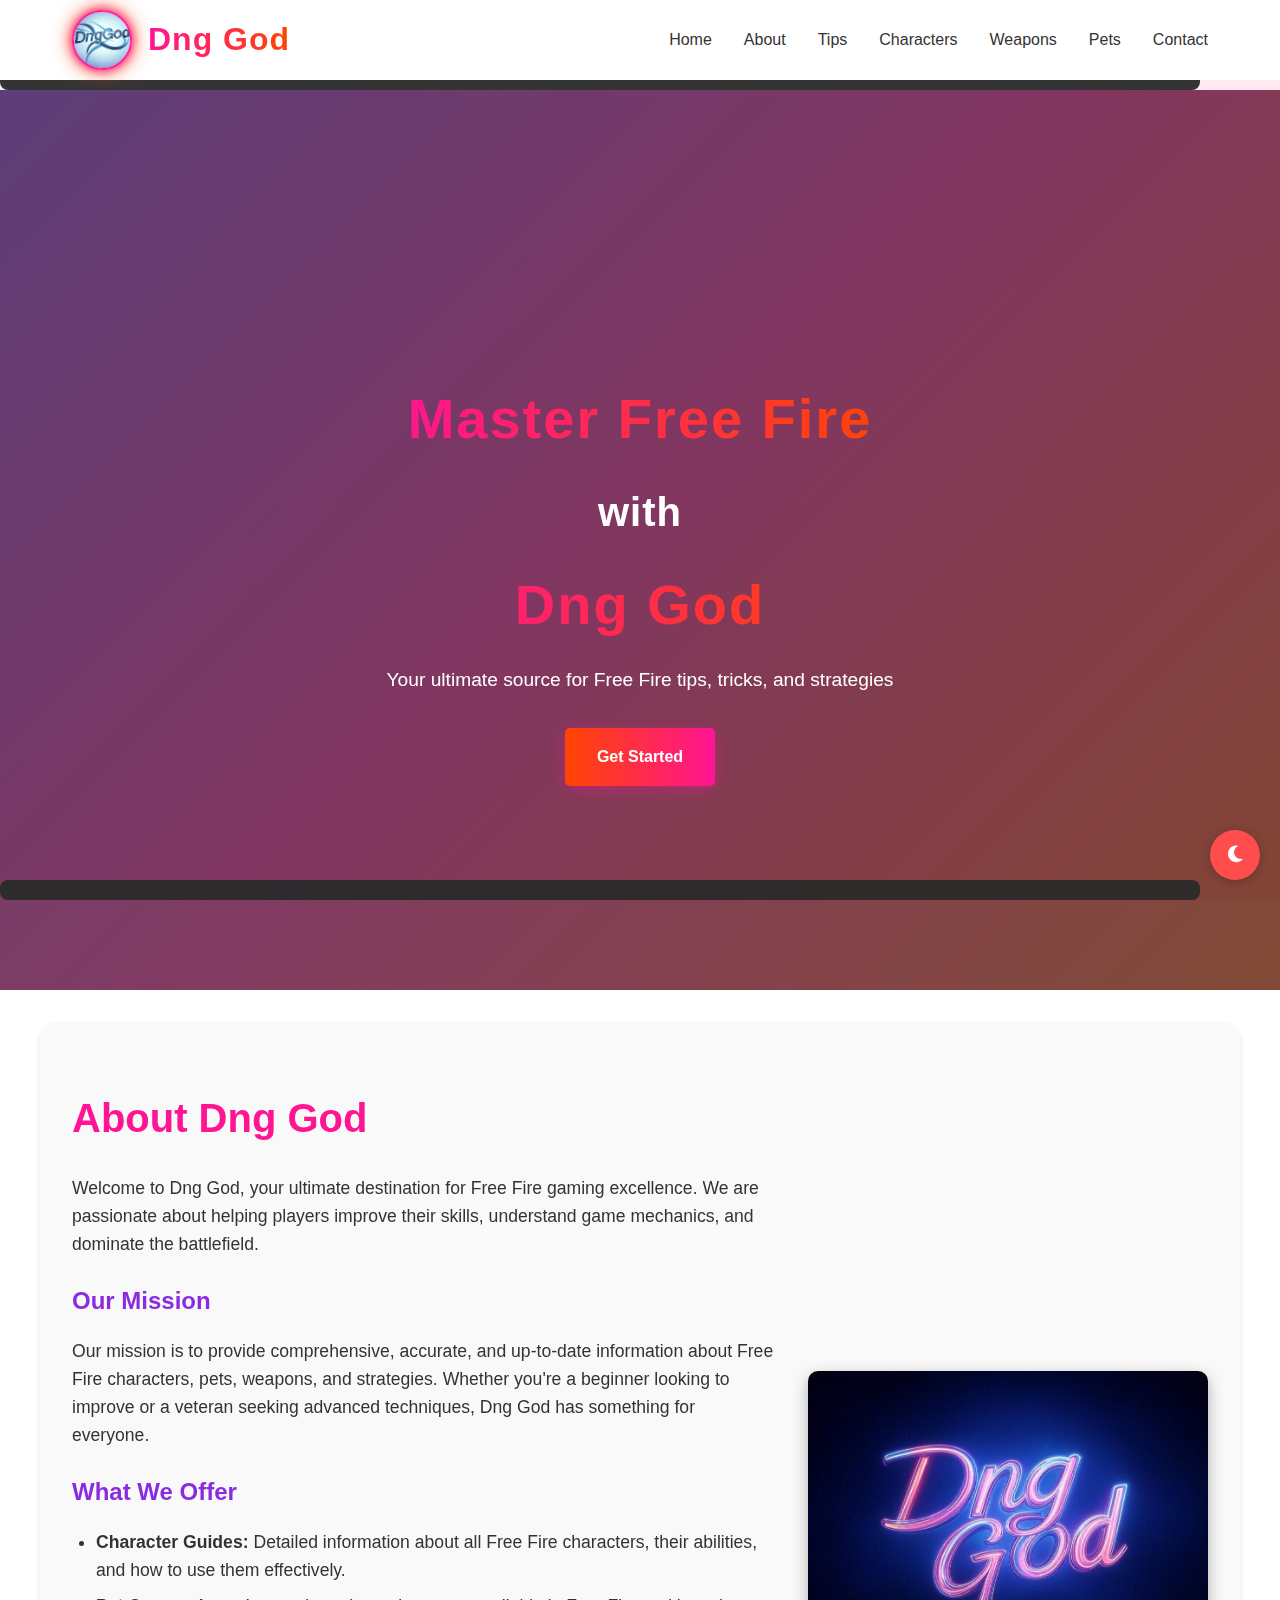
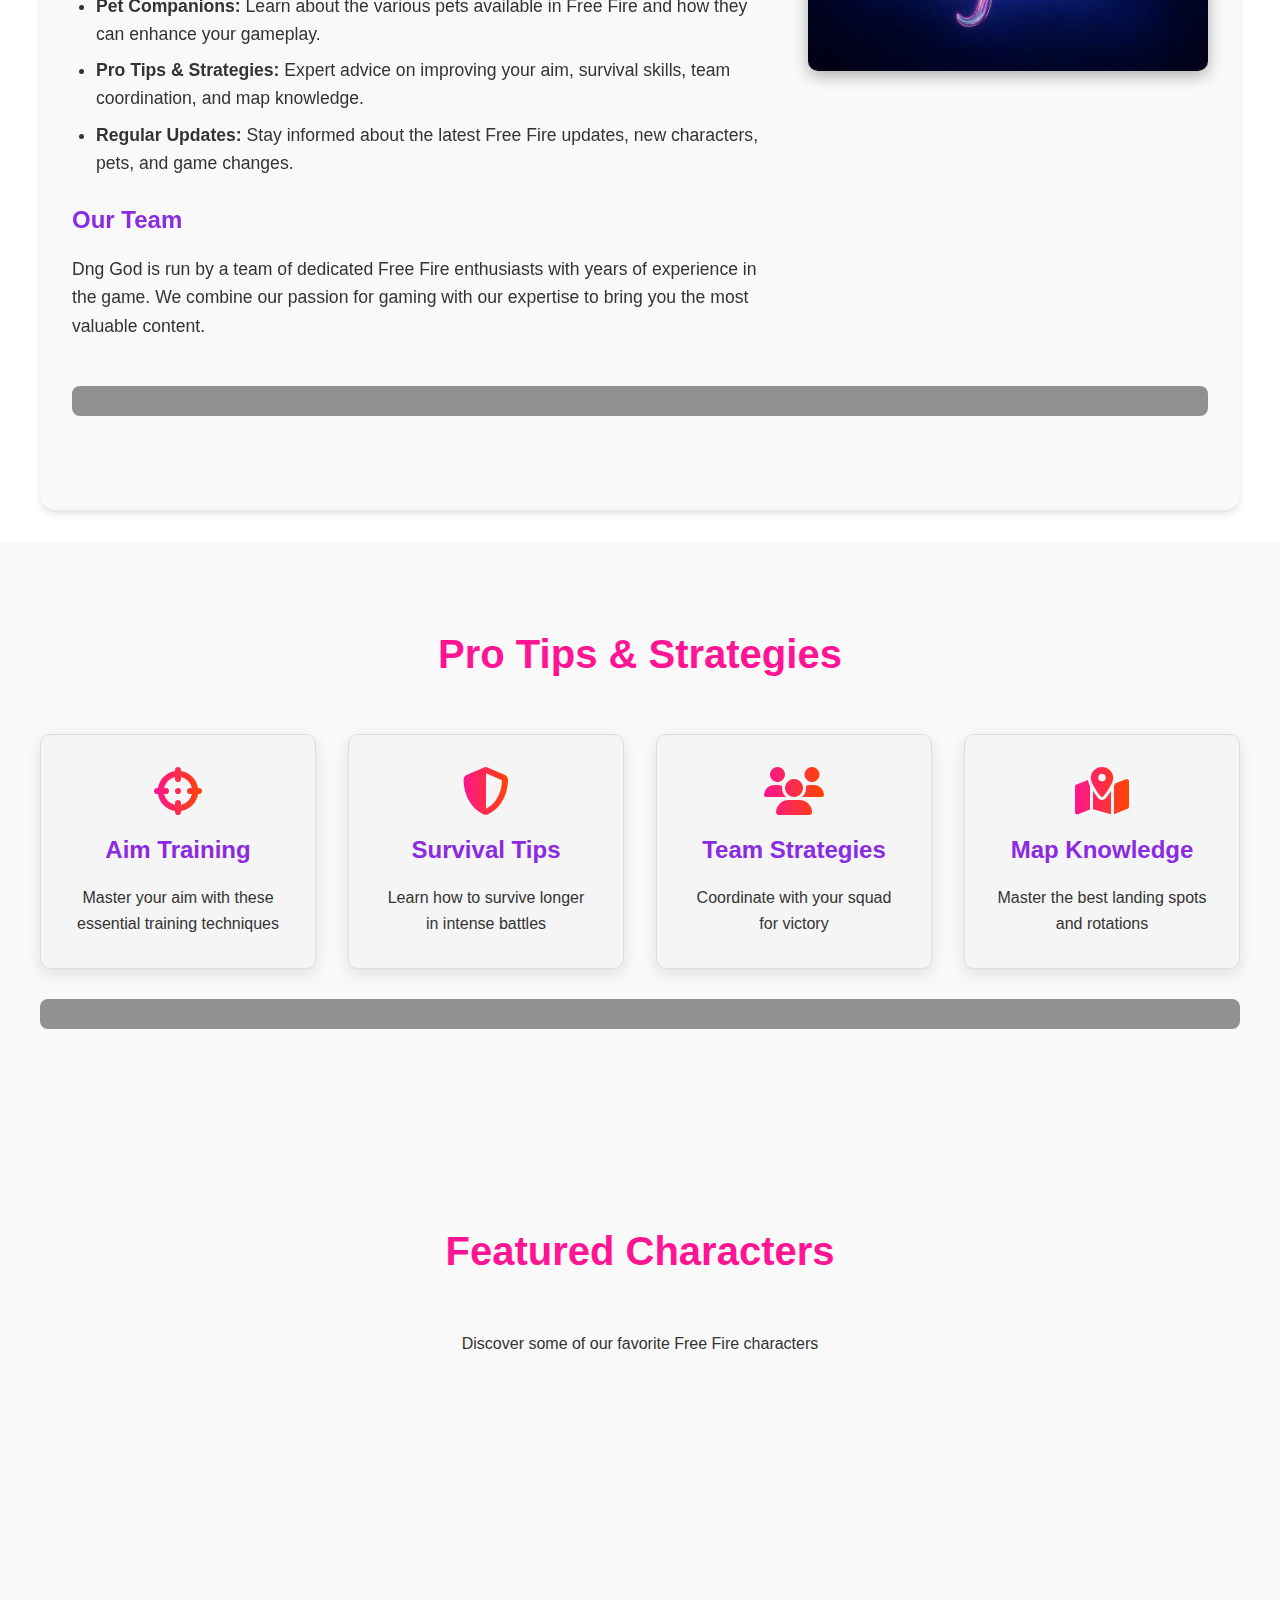
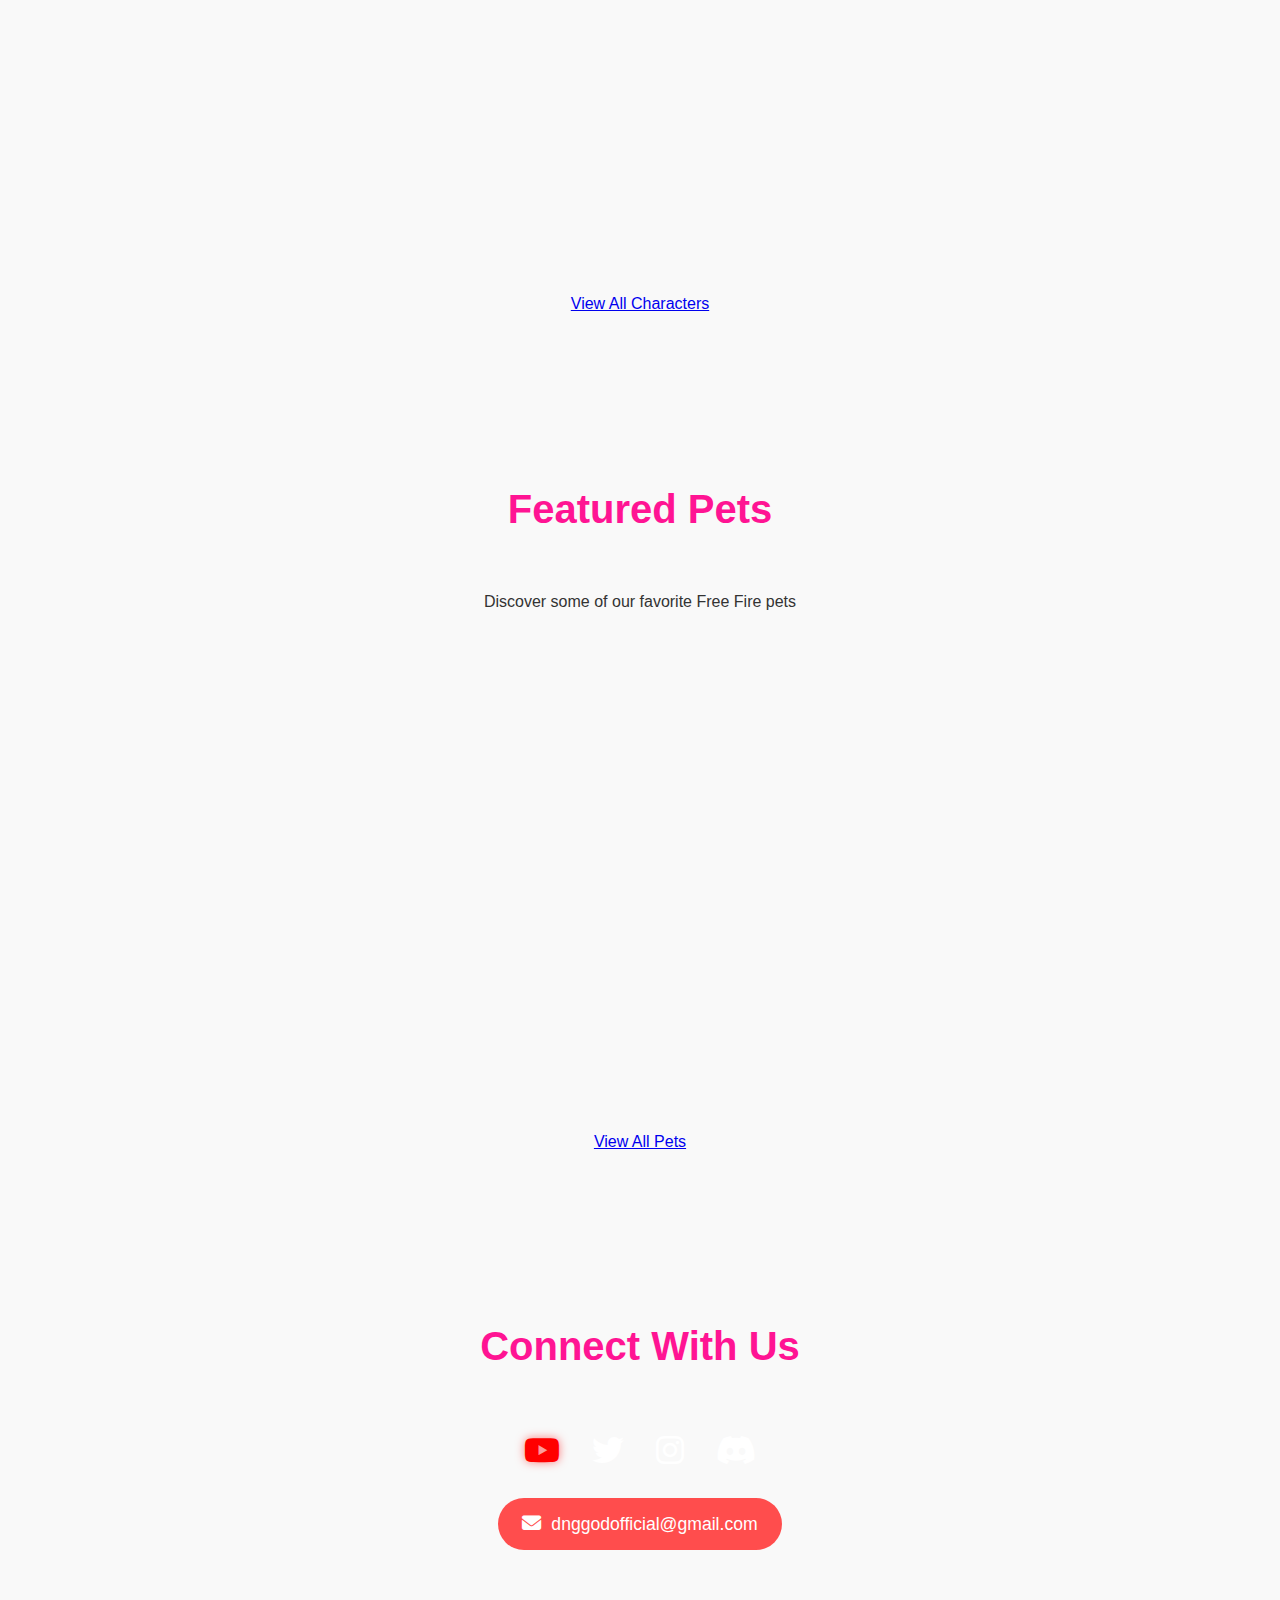
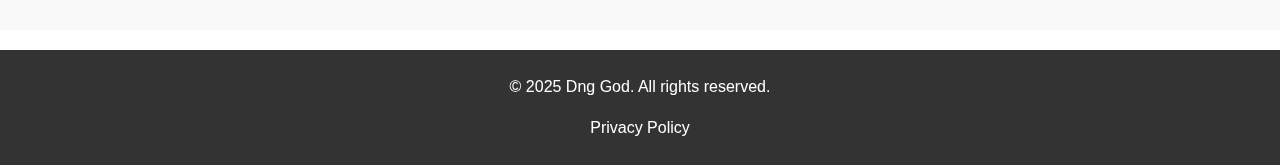
==== index.html @ bac90051 "Added Google AdSense integration and optimized ad placements" ====
<!DOCTYPE html>
<html lang="en">
<head>
    <meta charset="UTF-8">
    <meta name="viewport" content="width=device-width, initial-scale=1.0">
    <title>Dng God - Free Fire Tips & Tricks</title>
    <link rel="stylesheet" href="styles.css">
    <link rel="stylesheet" href="https://cdnjs.cloudflare.com/ajax/libs/font-awesome/6.4.0/css/all.min.css">
    <script src="characters.js" defer></script>
    <script src="pets.js" defer></script>
    <script src="script.js" defer></script>
    <!-- Google AdSense -->
    <script async src="https://pagead2.googlesyndication.com/pagead/js/adsbygoogle.js?client=ca-pub-YOUR_PUBLISHER_ID" crossorigin="anonymous"></script>
    <style>
        /* Image transition effect styles */
        .image-transition-container {
            position: relative;
            width: 100%;
            height: 300px;
            overflow: hidden;
            border-radius: 10px;
            box-shadow: 0 5px 15px rgba(0, 0, 0, 0.3);
            perspective: 1000px;
        }
        
        .transition-image {
            position: absolute;
            top: 0;
            left: 0;
            width: 100%;
            height: 100%;
            object-fit: cover;
            opacity: 0;
            transition: all 1.5s cubic-bezier(0.4, 0, 0.2, 1);
            transform: scale(1.1) rotate(-2deg) translateZ(-100px);
            filter: brightness(0.8) blur(5px);
        }
        
        .transition-image.active {
            opacity: 1;
            transform: scale(1) rotate(0deg) translateZ(0);
            filter: brightness(1) blur(0);
        }

        .transition-image.fade-out {
            opacity: 0;
            transform: scale(0.9) rotate(2deg) translateZ(100px);
            filter: brightness(0.8) blur(5px);
        }
        
        @keyframes float {
            0% { transform: translateY(0px) rotate(0deg) scale(1); }
            25% { transform: translateY(-10px) rotate(1deg) scale(1.02); }
            50% { transform: translateY(0px) rotate(0deg) scale(1); }
            75% { transform: translateY(10px) rotate(-1deg) scale(0.98); }
            100% { transform: translateY(0px) rotate(0deg) scale(1); }
        }
        
        @keyframes glow {
            0% { box-shadow: 0 5px 15px rgba(0, 0, 0, 0.3); }
            50% { box-shadow: 0 5px 25px rgba(255, 77, 77, 0.5); }
            100% { box-shadow: 0 5px 15px rgba(0, 0, 0, 0.3); }
        }
        
        .float {
            animation: float 4s ease-in-out infinite;
        }
        
        .image-transition-container {
            animation: glow 3s ease-in-out infinite;
        }
        
        /* Dark mode styles */
        :root {
            --primary-color: #ff4d4d;
            --secondary-color: #333;
            --text-color: #333;
            --bg-color: #fff;
            --card-bg: #f5f5f5;
            --header-bg: #fff;
            --footer-bg: #333;
            --footer-text: #fff;
            --nav-link-color: #333;
            --nav-link-hover: #ff4d4d;
            --section-bg: #f9f9f9;
            --border-color: #ddd;
        }
        
        [data-theme="dark"] {
            --primary-color: #ff6b6b;
            --secondary-color: #222;
            --text-color: #f5f5f5;
            --bg-color: #121212;
            --card-bg: #1e1e1e;
            --header-bg: #1a1a1a;
            --footer-bg: #1a1a1a;
            --footer-text: #f5f5f5;
            --nav-link-color: #f5f5f5;
            --nav-link-hover: #ff6b6b;
            --section-bg: #1a1a1a;
            --border-color: #333;
        }
        
        body {
            background-color: var(--bg-color);
            color: var(--text-color);
            transition: background-color 0.3s, color 0.3s;
        }
        
        header {
            background-color: var(--header-bg);
            transition: background-color 0.3s;
        }
        
        .nav-links a {
            color: var(--nav-link-color);
            transition: color 0.3s;
        }
        
        .nav-links a:hover {
            color: var(--nav-link-hover);
        }
        
        .tip-card, .character-card, .pet-card {
            background-color: var(--card-bg);
            transition: background-color 0.3s;
        }
        
        .about-section, .tips-section, .characters-section, .pets-section, .contact-section {
            background-color: var(--section-bg);
            transition: background-color 0.3s;
        }
        
        footer {
            background-color: var(--footer-bg);
            color: var(--footer-text);
            transition: background-color 0.3s, color 0.3s;
        }
    </style>
</head>
<body>
    <header>
        <nav>
            <div class="logo">
                <img src="edited new img/dng god jpg(1).jpg" alt="Dng God Logo" class="header-logo">
                <h1>Dng God</h1>
            </div>
            <button class="mobile-menu-btn">
                <i class="fas fa-bars"></i>
            </button>
            <ul class="nav-links">
                <li><a href="index.html">Home</a></li>
                <li><a href="about.html">About</a></li>
                <li><a href="tips.html">Tips</a></li>
                <li><a href="characters.html">Characters</a></li>
                <li><a href="weapons.html">Weapons</a></li>
                <li><a href="pets.html">Pets</a></li>
                <li><a href="#contact">Contact</a></li>
            </ul>
        </nav>
        <div class="mobile-nav">
            <a href="index.html">Home</a>
            <a href="about.html">About</a>
            <a href="tips.html">Tips</a>
            <a href="characters.html">Characters</a>
            <a href="weapons.html">Weapons</a>
            <a href="pets.html">Pets</a>
            <a href="#contact">Contact</a>
        </div>
    </header>

    <!-- AdSense Header Ad -->
    <div class="ad-container header-ad">
        <ins class="adsbygoogle"
             style="display:block"
             data-ad-client="ca-pub-YOUR_PUBLISHER_ID"
             data-ad-slot="YOUR_HEADER_AD_SLOT"
             data-ad-format="auto"
             data-full-width-responsive="true"></ins>
        <script>
             (adsbygoogle = window.adsbygoogle || []).push({});
        </script>
    </div>

    <main>
        <section id="home" class="hero">
            <div class="hero-content">
                <h1> Master Free Fire</h1>
                <h2>with</h2>
                <h1>Dng God</h1>
                <p>Your ultimate source for Free Fire tips, tricks, and strategies</p>
                <a href="#about" class="cta-button">Get Started</a>
            </div>
        </section>

        <section id="about" class="about-section">
            <div class="about-container">
                <div class="about-content">
                    <h2>About Dng God</h2>
                    <p>Welcome to Dng God, your ultimate destination for Free Fire gaming excellence. We are passionate about helping players improve their skills, understand game mechanics, and dominate the battlefield.</p>
                    
                    <h3>Our Mission</h3>
                    <p>Our mission is to provide comprehensive, accurate, and up-to-date information about Free Fire characters, pets, weapons, and strategies. Whether you're a beginner looking to improve or a veteran seeking advanced techniques, Dng God has something for everyone.</p>
                    
                    <h3>What We Offer</h3>
                    <ul>
                        <li><strong>Character Guides:</strong> Detailed information about all Free Fire characters, their abilities, and how to use them effectively.</li>
                        <li><strong>Pet Companions:</strong> Learn about the various pets available in Free Fire and how they can enhance your gameplay.</li>
                        <li><strong>Pro Tips & Strategies:</strong> Expert advice on improving your aim, survival skills, team coordination, and map knowledge.</li>
                        <li><strong>Regular Updates:</strong> Stay informed about the latest Free Fire updates, new characters, pets, and game changes.</li>
                    </ul>
                    
                    <h3>Our Team</h3>
                    <p>Dng God is run by a team of dedicated Free Fire enthusiasts with years of experience in the game. We combine our passion for gaming with our expertise to bring you the most valuable content.</p>
                </div>
                <div class="about-image">
                    <div class="image-transition-container">
                        <img src="edited new img/dng god jpg(2).jpg" alt="Dng God img preview" class="transition-image active float" id="dng-god-img">
                        <img src="edited new img/Free fire logo.jpg" alt="free fire logo" class="transition-image" id="free-fire-logo">
                    </div>
                </div>
            </div>
            <!-- AdSense Content Ad 1 -->
            <div class="ad-container content-ad">
                <ins class="adsbygoogle"
                     style="display:block"
                     data-ad-client="ca-pub-YOUR_PUBLISHER_ID"
                     data-ad-slot="YOUR_CONTENT_AD_SLOT_1"
                     data-ad-format="auto"
                     data-full-width-responsive="true"></ins>
                <script>
                     (adsbygoogle = window.adsbygoogle || []).push({});
                </script>
            </div>
        </section>

        <section id="tips" class="tips-section">
            <h2>Pro Tips & Strategies</h2>
            <div class="tips-grid">
                <div class="tip-card">
                    <i class="fas fa-crosshairs"></i>
                    <h3>Aim Training</h3>
                    <p>Master your aim with these essential training techniques</p>
                </div>
                <div class="tip-card">
                    <i class="fas fa-shield-alt"></i>
                    <h3>Survival Tips</h3>
                    <p>Learn how to survive longer in intense battles</p>
                </div>
                <div class="tip-card">
                    <i class="fas fa-users"></i>
                    <h3>Team Strategies</h3>
                    <p>Coordinate with your squad for victory</p>
                </div>
                <div class="tip-card">
                    <i class="fas fa-map-marked-alt"></i>
                    <h3>Map Knowledge</h3>
                    <p>Master the best landing spots and rotations</p>
                </div>
            </div>
            <!-- AdSense Content Ad 2 -->
            <div class="ad-container content-ad">
                <ins class="adsbygoogle"
                     style="display:block"
                     data-ad-client="ca-pub-YOUR_PUBLISHER_ID"
                     data-ad-slot="YOUR_CONTENT_AD_SLOT_2"
                     data-ad-format="auto"
                     data-full-width-responsive="true"></ins>
                <script>
                     (adsbygoogle = window.adsbygoogle || []).push({});
                </script>
            </div>
        </section>

        <section id="characters" class="characters-section">
            <div class="container">
                <h2>Featured Characters</h2>
                <p>Discover some of our favorite Free Fire characters</p>
                <div id="home-characters-container" class="character-grid">
                    <!-- Random characters will be loaded here -->
                </div>
                <div class="section-footer">
                    <a href="characters.html" class="btn">View All Characters</a>
                </div>
            </div>
        </section>

        <section id="pets" class="pets-section">
            <div class="container">
                <h2>Featured Pets</h2>
                <p>Discover some of our favorite Free Fire pets</p>
                <div id="home-pets-container" class="pets-grid">
                    <!-- Random pets will be loaded here -->
                </div>
                <div class="section-footer">
                    <a href="pets.html" class="btn">View All Pets</a>
                </div>
            </div>
        </section>

        <section id="contact" class="contact-section">
            <h2>Connect With Us</h2>
            <div class="social-links">
                <a href="https://youtube.com/@dnggod?si=64otld4xcsLrO_Gx" class="social-icon"><i class="fab fa-youtube"></i></a>
                <a href="#" class="social-icon"><i class="fab fa-twitter"></i></a>
                <a href="#" class="social-icon"><i class="fab fa-instagram"></i></a>
                <a href="#" class="social-icon"><i class="fab fa-discord"></i></a>
            </div>
            <div class="email-contact">
                <a href="mailto:dnggodofficial@gmail.com" class="email-link">
                    <i class="fas fa-envelope"></i>
                    dnggodofficial@gmail.com
                </a>
            </div>
        </section>
    </main>

    <!-- AdSense Footer Ad -->
    <div class="ad-container footer-ad">
        <ins class="adsbygoogle"
             style="display:block"
             data-ad-client="ca-pub-YOUR_PUBLISHER_ID"
             data-ad-slot="YOUR_FOOTER_AD_SLOT"
             data-ad-format="auto"
             data-full-width-responsive="true"></ins>
        <script>
             (adsbygoogle = window.adsbygoogle || []).push({});
        </script>
    </div>

    <footer>
        <p>&copy; 2025 Dng God. All rights reserved.</p>
        <div class="footer-links">
            <a href="privacy-policy.html">Privacy Policy</a>
        </div>
    </footer>
    <button class="theme-toggle" aria-label="Toggle theme">
        <i class="fas fa-moon"></i>
    </button>
    
    <script>
        document.addEventListener('DOMContentLoaded', function() {
            handleMissingImages();
            handleScrollAnimations();
            initImageTransition();
        });

        function initImageTransition() {
            const images = document.querySelectorAll('.transition-image');
            let currentIndex = 0;
            
            function transitionImages() {
                // Add a random rotation and scale for more dynamic transitions
                const randomRotate = Math.random() * 4 - 2; // Random rotation between -2 and 2 degrees
                const randomScale = 0.95 + Math.random() * 0.1; // Random scale between 0.95 and 1.05
                
                // Remove active class from current image
                images[currentIndex].classList.remove('active');
                images[currentIndex].classList.add('fade-out');
                images[currentIndex].style.transform = `scale(${randomScale}) rotate(${randomRotate}deg) translateZ(100px)`;
                
                // Wait for fade out animation
                setTimeout(() => {
                    images[currentIndex].classList.remove('fade-out');
                    images[currentIndex].style.transform = '';
                    
                    // Move to next image
                    currentIndex = (currentIndex + 1) % images.length;
                    
                    // Add active class to new image with random initial transform
                    const newRandomRotate = Math.random() * 4 - 2;
                    const newRandomScale = 0.95 + Math.random() * 0.1;
                    images[currentIndex].style.transform = `scale(${newRandomScale}) rotate(${newRandomRotate}deg) translateZ(-100px)`;
                    images[currentIndex].classList.add('active');
                }, 1500);
            }
            
            // Start the transition cycle
            setInterval(transitionImages, 4000);
        }
    </script>
</body>
</html>
---- styles.css ----
/* Reset and base styles */
:root {
    /* Light theme variables */
    --bg-color: hsla(300, 100%, 99%, 0.541);
    --text-color: #333;
    --card-bg: white;
    --header-bg: rgba(26, 26, 26, 0.9);
    --section-bg: rgba(255, 255, 255, 0.9);
    --gradient-start: #8a2be2;
    --gradient-middle: #ff1493;
    --gradient-end: #ff4500;
    --border-color: rgba(138, 43, 226, 0.2);
    --shadow-color: rgba(0, 0, 0, 0.1);
    --input-bg: rgba(244, 244, 244, 0.8);
    --input-border: rgba(138, 43, 226, 0.3);
    --card-text: #666;
    --heading-color: #ff1493;
    --secondary-heading: #8a2be2;
    --overlay-color: rgba(255, 255, 255, 0.9);
    --primary-color: #ff4d4d;
    --secondary-color: #333;
    --footer-bg: #333;
    --footer-text: #fff;
    --nav-link-color: #333;
    --nav-link-hover: #ff4d4d;
}

[data-theme="dark"] {
    /* Dark theme variables */
    --bg-color: #121212;
    --text-color: #e0e0e0;
    --card-bg: #1e1e1e;
    --header-bg: rgba(0, 0, 0, 0.9);
    --section-bg: rgba(18, 18, 18, 0.9);
    --gradient-start: #6a1db2;
    --gradient-middle: #d81b60;
    --gradient-end: #e64a19;
    --border-color: rgba(138, 43, 226, 0.4);
    --shadow-color: rgba(0, 0, 0, 0.3);
    --input-bg: rgba(30, 30, 30, 0.8);
    --input-border: rgba(138, 43, 226, 0.5);
    --card-text: #b0b0b0;
    --heading-color: #ff4081;
    --secondary-heading: #b388ff;
    --overlay-color: rgba(18, 18, 18, 0.9);
    --primary-color: #ff6b6b;
    --footer-bg: #1a1a1a;
    --footer-text: #f5f5f5;
    --nav-link-color: #f5f5f5;
    --nav-link-hover: #ff6b6b;
}

* {
    margin: 0;
    padding: 0;
    box-sizing: border-box;
}

body {
    font-family: 'Segoe UI', Tahoma, Geneva, Verdana, sans-serif;
    line-height: 1.6;
    color: var(--text-color);
    background: linear-gradient(135deg, var(--gradient-start), var(--gradient-middle), var(--gradient-end));
    background-attachment: fixed;
    position: relative;
    transition: background-color 0.3s, color 0.3s;
    padding-top: 70px; /* Adjust this value based on your header height */
    background-color: var(--bg-color);
}

body::before {
    content: '';
    position: fixed;
    top: 0;
    left: 0;
    width: 100%;
    height: 100%;
    background: var(--overlay-color);
    z-index: -1;
    transition: background 0.3s ease;
}

/* Theme Toggle Button */
.theme-toggle {
    position: fixed;
    bottom: 20px;
    right: 20px;
    background: var(--primary-color);
    color: white;
    border: none;
    width: 50px;
    height: 50px;
    border-radius: 50%;
    display: flex;
    align-items: center;
    justify-content: center;
    cursor: pointer;
    font-size: 1.2rem;
    box-shadow: 0 2px 10px rgba(0, 0, 0, 0.2);
    transition: all 0.3s ease;
    z-index: 1000;
}

.theme-toggle:hover {
    transform: scale(1.1);
    box-shadow: 0 4px 15px rgba(0, 0, 0, 0.3);
}

.theme-toggle:active {
    transform: scale(0.95);
}

[data-theme="dark"] .theme-toggle {
    background: var(--nav-link-hover);
}

[data-theme="dark"] .theme-toggle i {
    transform: rotate(180deg);
}

/* Header and Navigation */
header {
    position: fixed;
    top: 0;
    width: 100%;
    background-color: var(--header-bg);
    transition: transform 0.3s ease;
    z-index: 1000;
    padding: 10px 0;
}

header.hide {
    transform: translateY(-100%);
}

header.show {
    transform: translateY(0);
}

nav {
    max-width: 1200px;
    margin: 0 auto;
    display: flex;
    justify-content: space-between;
    align-items: center;
    padding: 0 2rem;
}

.logo {
    display: flex;
    align-items: center;
    gap: 1rem;
}

.logo img.header-logo {
    height: 60px;
    width: 60px;
    object-fit: cover;
    border-radius: 50%;
    border: 2px solid var(--gradient-middle);
    box-shadow: 0 0 10px var(--gradient-middle),
                0 0 20px var(--gradient-end),
                inset 0 0 10px var(--gradient-middle);
    transition: all 2s ease;
    transform: rotate(-5deg);
}

.logo img.header-logo:hover {
    box-shadow: 0 0 15px var(--gradient-middle),
                0 0 30px var(--gradient-end),
                inset 0 0 15px var(--gradient-middle);
    transform: scale(2) rotate(5deg);
    animation: spin 5s ease;
}

/* Added spin animation for touch devices */
@media (hover: none) {
    .logo img.header-logo:active {
        animation: spin 1s ease;
    }
}

/* Spin animation keyframes */
@keyframes spin {
    0% {
        transform: scale(2) rotate(5deg);
    }
    100% {
        transform: scale(2) rotate(365deg);
    }
}

.logo h1 {
    color: #ff4d4d;
    font-size: 2rem;
    font-weight: bold;
    text-shadow: none;
    background: linear-gradient(to right, var(--gradient-middle), var(--gradient-end));
    -webkit-background-clip: text;
    background-clip: text;
    color: transparent;
    letter-spacing: 1px;
    transition: background 0.3s ease;
}

.nav-links {
    display: flex;
    list-style: none;
}

.nav-links li {
    margin-left: 2rem;
}

.nav-links a {
    color: var(--nav-link-color);
    text-decoration: none;
    font-weight: 500;
    transition: color 0.3s;
}

.nav-links a:hover {
    color: var(--nav-link-hover);
}

/* Hero Section */
.hero {
    height: 100vh;
    background: linear-gradient(rgba(0, 0, 0, 0.7), rgba(0, 0, 0, 0.7)), url('img of png/Free fire Name Logo.png');
    background-size: cover;
    background-position: center;
    display: flex;
    align-items: center;
    justify-content: center;
    text-align: center;
    color: white;
    padding-top: 80px;
    position: relative;
    overflow: hidden;
}

.hero::before {
    content: '';
    position: absolute;
    top: 0;
    left: 0;
    width: 100%;
    height: 100%;
    background: linear-gradient(135deg, rgba(138, 43, 226, 0.3), rgba(255, 20, 147, 0.3), rgba(255, 69, 0, 0.3));
    z-index: 1;
}

.hero-content {
    max-width: 800px;
    padding: 0 2rem;
    position: relative;
    z-index: 2;
}

.hero-content h1 {
    font-size: 3.5rem;
    margin-bottom: 1rem;
    text-shadow: none;
    background: linear-gradient(to right, var(--gradient-middle), var(--gradient-end));
    -webkit-background-clip: text;
    background-clip: text;
    color: transparent;
    letter-spacing: 2px;
    font-weight: 800;
    position: relative;
    transition: background 0.3s ease;
}

.hero-content h1::after {
    content: attr(data-text);
    position: absolute;
    left: 0;
    top: 0;
    width: 100%;
    height: 100%;
    z-index: -1;
    text-shadow: none;
    background: none;
    -webkit-background-clip: initial;
    background-clip: initial;
    color: rgba(0, 0, 0, 0.3);
}

.hero-content h2 {
    font-size: 2.5rem;
    margin-bottom: 1rem;
    text-shadow: none;
    color: white;
    font-weight: 700;
    letter-spacing: 1px;
}

.hero-content p {
    font-size: 1.2rem;
    margin-bottom: 2rem;
}

.cta-button {
    display: inline-block;
    background: linear-gradient(to left, #ff1493, #ff4500);
    color: white;
    padding: 1rem 2rem;
    border-radius: 5px;
    text-decoration: none;
    font-weight: bold;
    transition: all 0.3s;
    box-shadow: 0 4px 15px rgba(255, 20, 147, 0.4);
}

.cta-button:hover {
    transform: translateY(-3px);
    box-shadow: 0 6px 20px rgba(255, 20, 147, 0.6);
}

/* About Section */
.about-section {
    padding: 4rem 2rem;
    background-color: var(--section-bg);
    border-radius: 15px;
    margin: 2rem auto;
    max-width: 1200px;
    box-shadow: 0 4px 6px rgba(0, 0, 0, 0.1);
}

.about-container {
    display: flex;
    gap: 2rem;
    align-items: center;
}

.about-content {
    flex: 1;
}

.about-content h2 {
    font-size: 2.5rem;
    margin-bottom: 1.5rem;
    color: var(--heading-color);
    text-shadow: none;
    transition: color 0.3s ease;
}

.about-content h3 {
    font-size: 1.5rem;
    margin: 1.5rem 0 1rem;
    color: var(--secondary-heading);
    transition: color 0.3s ease;
}

.about-content p {
    margin-bottom: 1rem;
    font-size: 1.1rem;
}

.about-content ul {
    margin-left: 1.5rem;
    margin-bottom: 1.5rem;
}

.about-content li {
    margin-bottom: 0.5rem;
    font-size: 1.1rem;
}

.about-image {
    flex: 0 0 400px;
    position: relative;
    height: 300px;
}

.image-transition-container {
    position: relative;
    width: 100%;
    height: 100%;
    overflow: hidden;
    border-radius: 10px;
    box-shadow: 0 5px 15px rgba(0, 0, 0, 0.3);
    perspective: 1000px;
}

.transition-image {
    position: absolute;
    top: 0;
    left: 0;
    width: 100%;
    height: 100%;
    object-fit: cover;
    opacity: 0;
    transition: all 1.5s cubic-bezier(0.4, 0, 0.2, 1);
    transform: scale(1.1) rotate(-2deg) translateZ(-100px);
    filter: brightness(0.8) blur(5px);
}

.transition-image.active {
    opacity: 1;
    transform: scale(1) rotate(0deg) translateZ(0);
    filter: brightness(1) blur(0);
}

.transition-image.fade-out {
    opacity: 0;
    transform: scale(0.9) rotate(2deg) translateZ(100px);
    filter: brightness(0.8) blur(5px);
}

/* Tips Section */
.tips-section {
    padding: 5rem 2rem;
    text-align: center;
    background-color: var(--section-bg);
    position: relative;
    z-index: 1;
    transition: background-color 0.3s ease;
}

.tips-section h2 {
    font-size: 2.5rem;
    margin-bottom: 3rem;
    color: var(--heading-color);
    text-shadow: none;
    transition: color 0.3s ease;
}

.tips-grid {
    display: grid;
    grid-template-columns: repeat(auto-fit, minmax(250px, 1fr));
    gap: 2rem;
    max-width: 1200px;
    margin: 0 auto;
}

.tip-card {
    background-color: var(--card-bg);
    padding: 2rem;
    border-radius: 10px;
    box-shadow: 0 5px 15px var(--shadow-color);
    transition: transform 0.3s, background-color 0.3s ease, box-shadow 0.3s ease;
    border: 1px solid var(--border-color);
}

.tip-card:hover {
    transform: translateY(-10px);
    box-shadow: 0 15px 30px rgba(138, 43, 226, 0.2);
}

.tip-card i {
    font-size: 3rem;
    background: linear-gradient(to right, var(--gradient-middle), var(--gradient-end));
    -webkit-background-clip: text;
    background-clip: text;
    color: transparent;
    margin-bottom: 1rem;
    transition: background 0.3s ease;
}

.tip-card h3 {
    font-size: 1.5rem;
    margin-bottom: 1rem;
    color: var(--secondary-heading);
    transition: color 0.3s ease;
}

/* Responsive styles for About section */
@media (max-width: 768px) {
    .about-section {
        padding: 2rem 1rem;
    }

    .about-container {
        flex-direction: column;
    }

    .about-image {
        flex: 0 0 auto;
        width: 100%;
        max-width: 400px;
        margin: 0 auto;
        height: 250px;
    }

    .image-transition-container {
        height: 250px;
    }

    .transition-image {
        height: 100%;
    }
}

@media (max-width: 480px) {
    .about-image {
        height: 200px;
    }

    .image-transition-container {
        height: 200px;
    }
}

/* Characters and Pets Sections */
.characters-section,
.pets-section {
    padding: 5rem 2rem;
    text-align: center;
    background-color: var(--section-bg);
    position: relative;
    z-index: 1;
    transition: background-color 0.3s ease;
}

.characters-section h2,
.pets-section h2 {
    font-size: 2.5rem;
    margin-bottom: 3rem;
    color: var(--heading-color);
    text-shadow: none;
    transition: color 0.3s ease;
}

.character-grid,
.pets-grid {
    display: grid;
    grid-template-columns: repeat(auto-fit, minmax(280px, 1fr));
    gap: 2rem;
    padding: 2rem;
    max-width: 1200px;
    margin: 0 auto;
}

/* Contact Section */
.contact-section {
    padding: 5rem 2rem;
    text-align: center;
    background-color: var(--header-bg);
    color: white;
    position: relative;
    z-index: 1;
    transition: background-color 0.3s ease;
}

.contact-section h2 {
    font-size: 2.5rem;
    margin-bottom: 3rem;
    color: var(--heading-color);
    text-shadow: none;
    transition: color 0.3s ease;
}

.social-links {
    display: flex;
    justify-content: center;
    gap: 2rem;
}

.social-icon {
    font-size: 2rem;
    color: white;
    transition: all 0.3s;
}

.social-icon:hover {
    color: #ff1493;
    transform: translateY(-5px);
}

/* Instagram specific highlight effect */
.social-icon[href*="instagram"] {
    background: linear-gradient(45deg, #f09433 0%, #e6683c 25%, #dc2743 50%, #cc2366 75%, #bc1888 100%);
    -webkit-background-clip: text;
    background-clip: text;
    color: transparent;
    text-shadow: 0 0 10px rgba(220, 39, 67, 0.5);
}

.social-icon[href*="instagram"]:hover {
    text-shadow: 0 0 20px rgba(220, 39, 67, 0.8);
    transform: scale(1.2) translateY(-5px);
}

/* YouTube specific highlight effect */
.social-icon[href*="youtube"] {
    color: #ff0000;
    text-shadow: 0 0 10px rgba(255, 0, 0, 0.5);
}

.social-icon[href*="youtube"]:hover {
    text-shadow: 0 0 20px rgba(255, 0, 0, 0.8);
    transform: scale(1.2) translateY(-5px);
}

/* Footer */
footer {
    background-color: var(--footer-bg);
    color: var(--footer-text);
    text-align: center;
    padding: 1.5rem;
    transition: background-color 0.3s, color 0.3s;
}

.footer-links {
    margin-top: 1rem;
}

.footer-links a {
    color: var(--footer-text);
    text-decoration: none;
    transition: color 0.3s ease;
    padding: 0.5rem 1rem;
    border-radius: 4px;
}

.footer-links a:hover {
    color: var(--primary-color);
    background-color: rgba(255, 255, 255, 0.1);
}

/* Responsive Design */
@media (max-width: 768px) {
    nav {
        flex-direction: column;
        padding: 1rem;
    }
    
    .nav-links {
        margin-top: 1rem;
        flex-direction: column;
        text-align: center;
    }
    
    .nav-links li {
        margin: 0.5rem 0;
    }
    
    .hero-content h1 {
        font-size: 2.5rem;
    }
    
    .tips-grid {
        grid-template-columns: 1fr;
    }
}

/* Character and Pet Cards */
.character-card,
.pet-card {
    background: var(--card-bg);
    border-radius: 15px;
    padding: 1.5rem;
    box-shadow: 0 4px 15px var(--shadow-color);
    transition: all 0.3s ease;
    position: relative;
    overflow: hidden;
    display: flex;
    flex-direction: column;
    align-items: center;
    gap: 1rem;
    border: 1px solid var(--border-color);
}

.character-card:hover,
.pet-card:hover {
    transform: translateY(-5px);
    box-shadow: 0 8px 25px var(--shadow-color);
    border-color: var(--gradient-middle);
}

.character-card img,
.pet-card img {
    width: 100%;
    height: 250px;
    object-fit: cover;
    object-position: top center;
    border-radius: 10px;
    transition: all 0.3s ease;
    box-shadow: 0 4px 10px var(--shadow-color);
}

.character-card:hover img,
.pet-card:hover img {
    transform: scale(1.05);
    box-shadow: 0 6px 15px var(--shadow-color);
}

.character-card .character-info,
.pet-card .pet-info {
    text-align: center;
    width: 100%;
}

.character-card h3,
.pet-card h3 {
    color: var(--heading-color);
    margin-bottom: 0.5rem;
    font-size: 1.5rem;
    font-weight: 600;
}

.character-card p,
.pet-card p {
    color: var(--card-text);
    font-size: 0.9rem;
    line-height: 1.4;
    margin-bottom: 1rem;
}

.character-card .ability,
.pet-card .ability {
    background: linear-gradient(135deg, var(--gradient-start), var(--gradient-middle));
    color: white;
    padding: 0.5rem 1rem;
    border-radius: 20px;
    font-size: 0.9rem;
    margin-top: 0.5rem;
    display: inline-block;
    transition: all 0.3s ease;
}

.character-card:hover .ability,
.pet-card:hover .ability {
    transform: scale(1.05);
    box-shadow: 0 4px 10px var(--shadow-color);
}

/* Page Header */
.page-header {
    background: linear-gradient(rgba(0, 0, 0, 0.7), rgba(0, 0, 0, 0.7)), url('img of png/Free fire Name Logo.png');
    background-size: cover;
    background-position: center;
    height: 300px;
    display: flex;
    flex-direction: column;
    justify-content: center;
    align-items: center;
    text-align: center;
    color: white;
    padding: 0 2rem;
    margin-top: 80px;
    position: relative;
}

.page-header::before {
    content: '';
    position: absolute;
    top: 0;
    left: 0;
    width: 100%;
    height: 100%;
    background: linear-gradient(135deg, rgba(138, 43, 226, 0.3), rgba(255, 20, 147, 0.3), rgba(255, 69, 0, 0.3));
    z-index: 1;
}

.page-header h1 {
    font-size: 3rem;
    margin-bottom: 1rem;
    text-shadow: none;
    position: relative;
    z-index: 2;
    background: linear-gradient(to right, var(--gradient-middle), var(--gradient-end));
    -webkit-background-clip: text;
    background-clip: text;
    color: transparent;
    letter-spacing: 2px;
    font-weight: 800;
    transition: background 0.3s ease;
}

.page-header h1::after {
    content: attr(data-text);
    position: absolute;
    left: 0;
    top: 0;
    width: 100%;
    height: 100%;
    z-index: -1;
    text-shadow: none;
    background: none;
    -webkit-background-clip: initial;
    background-clip: initial;
    color: rgba(0, 0, 0, 0.3);
}

.page-header p {
    font-size: 1.2rem;
    max-width: 600px;
    position: relative;
    z-index: 2;
}

/* Filter Container */
.filter-container {
    max-width: 1200px;
    margin: 2rem auto;
    padding: 0 2rem;
    display: flex;
    flex-direction: column;
    align-items: center;
    gap: 1.5rem;
}

.search-input {
    width: 100%;
    max-width: 500px;
    padding: 0.8rem 1rem;
    border: 2px solid var(--input-border);
    border-radius: 5px;
    font-size: 1rem;
    transition: border-color 0.3s, background-color 0.3s ease;
    background-color: var(--input-bg);
    color: var(--text-color);
}

.search-input:focus {
    border-color: var(--heading-color);
    outline: none;
    box-shadow: 0 0 10px rgba(255, 20, 147, 0.3);
}

.filter-buttons {
    display: flex;
    gap: 1rem;
    flex-wrap: wrap;
    justify-content: center;
}

.filter-btn {
    padding: 0.5rem 1.5rem;
    background-color: var(--input-bg);
    border: none;
    border-radius: 5px;
    cursor: pointer;
    font-weight: 500;
    transition: all 0.3s;
    color: var(--text-color);
}

.filter-btn:hover {
    background-color: rgba(138, 43, 226, 0.2);
    transform: translateY(-3px);
}

.filter-btn.active {
    background: linear-gradient(to right, var(--gradient-middle), var(--gradient-end));
    color: white;
    box-shadow: 0 4px 10px rgba(255, 20, 147, 0.4);
}

/* Character Type Badge */
.character-type {
    display: inline-block;
    padding: 0.3rem 0.8rem;
    border-radius: 20px;
    font-size: 0.8rem;
    font-weight: bold;
    margin: 0 1rem 1rem;
}

.character-type.active {
    background: linear-gradient(to right, #4CAF50, #45a049);
    color: white;
}

.character-type.passive {
    background: linear-gradient(to right, #2196F3, #1e88e5);
    color: white;
}

/* Character Card Animation */
.character-card,
.pet-card {
    opacity: 0;
    transform: translateY(20px);
    transition: opacity 0.5s, transform 0.5s;
}

.character-card.visible,
.pet-card.visible {
    opacity: 1;
    transform: translateY(0);
}

/* Responsive Design */
@media (max-width: 768px) {
    .page-header {
        height: 250px;
    }
    
    .page-header h1 {
        font-size: 2rem;
    }
    
    .filter-buttons {
        flex-direction: column;
        width: 100%;
    }
    
    .character-grid,
    .pets-grid {
        grid-template-columns: 1fr;
    }
}

/* Character and Pet Detail Pages */
.character-detail-section,
.pet-detail-section {
    padding: 2rem;
    background-color: var(--card-bg);
    border-radius: 10px;
    box-shadow: var(--card-shadow);
    margin: 2rem auto;
    max-width: 1200px;
}

.character-detail-container,
.pet-detail-container {
    display: flex;
    gap: 2rem;
    align-items: flex-start;
}

.character-detail-image,
.pet-detail-image {
    flex: 0 0 300px;
}

.character-detail-image img,
.pet-detail-image img {
    width: 100%;
    height: auto;
    border-radius: 10px;
    box-shadow: var(--card-shadow);
}

.character-detail-content,
.pet-detail-content {
    flex: 1;
}

.character-detail-content h2,
.pet-detail-content h2 {
    color: var(--text-color);
    margin-bottom: 1rem;
    font-size: 1.8rem;
}

.character-detail-content h3,
.pet-detail-content h3 {
    color: var(--text-color);
    margin: 1.5rem 0 1rem;
    font-size: 1.4rem;
}

.character-detail-content p,
.pet-detail-content p {
    color: var(--text-color);
    line-height: 1.6;
    margin-bottom: 1rem;
}

.ability-detail {
    background-color: var(--bg-color);
    padding: 1.5rem;
    border-radius: 8px;
    margin: 1rem 0;
}

.ability-detail h4 {
    color: var(--text-color);
    font-size: 1.2rem;
    margin-bottom: 0.5rem;
}

.ability-stats {
    display: grid;
    grid-template-columns: repeat(auto-fit, minmax(200px, 1fr));
    gap: 1rem;
    margin-top: 1rem;
}

.stat {
    background-color: var(--card-bg);
    padding: 1rem;
    border-radius: 6px;
}

.stat-label {
    color: var(--text-color);
    font-weight: bold;
    display: block;
    margin-bottom: 0.5rem;
}

.stat-value {
    color: var(--text-color);
}

#combinations {
    list-style-type: none;
    padding: 0;
}

#combinations li {
    color: var(--text-color);
    padding: 0.5rem 0;
    border-bottom: 1px solid var(--border-color);
}

#combinations li:last-child {
    border-bottom: none;
}

/* Responsive styles for detail pages */
@media (max-width: 768px) {
    .character-detail-container,
    .pet-detail-container {
        flex-direction: column;
    }

    .character-detail-image,
    .pet-detail-image {
        flex: 0 0 auto;
        max-width: 300px;
        margin: 0 auto;
    }

    .ability-stats {
        grid-template-columns: 1fr;
    }
}

/* Weapons Section Styles */
.weapons-section {
    padding: 2rem;
    background-color: var(--section-bg);
}

.weapons-grid {
    display: grid;
    grid-template-columns: repeat(auto-fit, minmax(300px, 1fr));
    gap: 2rem;
    padding: 2rem;
    max-width: 1200px;
    margin: 0 auto;
}

.weapon-card {
    background: var(--card-bg);
    border-radius: 15px;
    padding: 1.5rem;
    box-shadow: 0 4px 15px var(--shadow-color);
    transition: all 0.3s ease;
    position: relative;
    overflow: hidden;
    display: flex;
    flex-direction: column;
    gap: 1rem;
    border: 1px solid var(--border-color);
}

.weapon-card:hover {
    transform: translateY(-5px);
    box-shadow: 0 8px 25px var(--shadow-color);
    border-color: var(--gradient-middle);
}

.weapon-image {
    width: 100%;
    height: 200px;
    overflow: hidden;
    border-radius: 10px;
    position: relative;
}

.weapon-image img {
    width: 100%;
    height: 100%;
    object-fit: cover;
    object-position: center;
    transition: transform 0.3s ease;
}

.weapon-card:hover .weapon-image img {
    transform: scale(1.05);
}

.weapon-info {
    flex: 1;
    display: flex;
    flex-direction: column;
    gap: 1rem;
}

.weapon-info h3 {
    color: var(--heading-color);
    font-size: 1.5rem;
    margin: 0;
    text-align: center;
}

.weapon-stats {
    display: flex;
    flex-direction: column;
    gap: 0.5rem;
}

.stat {
    display: flex;
    flex-direction: column;
    gap: 0.25rem;
}

.stat-label {
    font-size: 0.9rem;
    color: var(--text-color);
}

.stat-bar {
    height: 8px;
    background: var(--border-color);
    border-radius: 4px;
    overflow: hidden;
}

.stat-fill {
    height: 100%;
    background: linear-gradient(to right, var(--gradient-start), var(--gradient-middle));
    border-radius: 4px;
    transition: width 0.3s ease;
}

.weapon-description {
    color: var(--card-text);
    font-size: 0.9rem;
    line-height: 1.4;
    margin: 0;
}

.weapon-details {
    display: flex;
    flex-wrap: wrap;
    gap: 0.5rem;
    margin-top: auto;
}

.weapon-details span {
    background: var(--card-bg);
    padding: 0.5rem;
    border-radius: 20px;
    font-size: 0.8rem;
    color: var(--text-color);
    display: flex;
    align-items: center;
    gap: 0.25rem;
    border: 1px solid var(--border-color);
}

.weapon-details i {
    color: var(--gradient-middle);
}

/* Filter Container Styles */
.filter-container {
    max-width: 1200px;
    margin: 2rem auto;
    padding: 0 2rem;
    display: flex;
    flex-direction: column;
    align-items: center;
    gap: 1.5rem;
}

.search-input {
    width: 100%;
    max-width: 500px;
    padding: 0.8rem 1rem;
    border: 2px solid var(--border-color);
    border-radius: 5px;
    font-size: 1rem;
    transition: border-color 0.3s, background-color 0.3s ease;
    background-color: var(--input-bg);
    color: var(--text-color);
}

.search-input:focus {
    border-color: var(--heading-color);
    outline: none;
    box-shadow: 0 0 10px rgba(255, 20, 147, 0.3);
}

.filter-buttons {
    display: flex;
    gap: 1rem;
    flex-wrap: wrap;
    justify-content: center;
}

.filter-btn {
    padding: 0.5rem 1.5rem;
    background-color: var(--input-bg);
    border: none;
    border-radius: 5px;
    cursor: pointer;
    font-weight: 500;
    transition: all 0.3s;
    color: var(--text-color);
}

.filter-btn:hover {
    background-color: rgba(138, 43, 226, 0.2);
    transform: translateY(-3px);
}

.filter-btn.active {
    background: linear-gradient(to right, var(--gradient-middle), var(--gradient-end));
    color: white;
    box-shadow: 0 4px 10px rgba(255, 20, 147, 0.4);
}

/* Responsive Design for Weapons Page */
@media (max-width: 768px) {
    .weapons-grid {
        grid-template-columns: 1fr;
        padding: 1rem;
    }

    .filter-buttons {
        flex-direction: column;
        width: 100%;
    }

    .filter-btn {
        width: 100%;
    }

    .weapon-details {
        flex-direction: column;
    }

    .weapon-details span {
        width: 100%;
        justify-content: center;
    }
}

/* Weapons Page Styles */
.weapons-container {
    max-width: 1200px;
    margin: 0 auto;
    padding: 2rem;
}

.weapons-header {
    text-align: center;
    margin-bottom: 2rem;
}

.weapons-header h1 {
    font-size: 2.5rem;
    color: var(--text-primary);
    margin-bottom: 1rem;
}

.weapons-header p {
    color: var(--text-secondary);
    max-width: 600px;
    margin: 0 auto;
}

.weapons-controls {
    display: flex;
    justify-content: space-between;
    align-items: center;
    margin-bottom: 2rem;
    flex-wrap: wrap;
    gap: 1rem;
}

.weapon-search {
    flex: 1;
    min-width: 200px;
    padding: 0.5rem 1rem;
    border: 1px solid var(--border-color);
    border-radius: 4px;
    background: var(--bg-secondary);
    color: var(--text-primary);
}

.weapon-filters {
    display: flex;
    gap: 0.5rem;
    flex-wrap: wrap;
}

.filter-btn {
    padding: 0.5rem 1rem;
    border: 1px solid var(--border-color);
    border-radius: 4px;
    background: var(--bg-secondary);
    color: var(--text-primary);
    cursor: pointer;
    transition: all 0.3s ease;
}

.filter-btn:hover {
    background: var(--accent-color);
    color: white;
}

.filter-btn.active {
    background: var(--accent-color);
    color: white;
}

.weapons-grid {
    display: grid;
    grid-template-columns: repeat(auto-fill, minmax(300px, 1fr));
    gap: 2rem;
}

.weapon-card {
    background: var(--bg-secondary);
    border-radius: 8px;
    overflow: hidden;
    box-shadow: 0 2px 4px rgba(0, 0, 0, 0.1);
    transition: transform 0.3s ease;
}

.weapon-card:hover {
    transform: translateY(-5px);
}

.weapon-image {
    width: 100%;
    height: 200px;
    overflow: hidden;
    background: var(--bg-primary);
}

.weapon-image img {
    width: 100%;
    height: 100%;
    object-fit: contain;
    padding: 1rem;
}

.weapon-info {
    padding: 1.5rem;
}

.weapon-info h3 {
    margin: 0 0 0.5rem 0;
    color: var(--text-primary);
}

.weapon-category {
    color: var(--accent-color);
    font-size: 0.9rem;
    margin-bottom: 0.5rem;
}

.weapon-description {
    color: var(--text-secondary);
    margin-bottom: 1rem;
    font-size: 0.9rem;
}

.weapon-stats {
    display: flex;
    flex-direction: column;
    gap: 0.5rem;
}

.stat {
    display: flex;
    align-items: center;
    gap: 1rem;
}

.stat-label {
    min-width: 80px;
    color: var(--text-secondary);
    font-size: 0.9rem;
}

.stat-bar {
    flex: 1;
    height: 8px;
    background: var(--bg-primary);
    border-radius: 4px;
    overflow: hidden;
}

.stat-fill {
    height: 100%;
    background: var(--accent-color);
    border-radius: 4px;
    transition: width 0.3s ease;
}

.weapon-tips {
    padding: 4rem 0;
    background-color: var(--section-bg);
}

/* Responsive Design */
@media (max-width: 768px) {
    .weapons-grid {
        grid-template-columns: repeat(auto-fit, minmax(250px, 1fr));
    }

    .filter-buttons {
        gap: 0.5rem;
    }

    .filter-btn {
        padding: 0.6rem 1rem;
        font-size: 0.9rem;
    }

    .section-header h2 {
        font-size: 2rem;
    }
}

.email-contact {
    margin-top: 20px;
    text-align: center;
}

.email-link {
    display: inline-flex;
    align-items: center;
    gap: 10px;
    padding: 12px 24px;
    background-color: var(--primary-color);
    color: white;
    text-decoration: none;
    border-radius: 30px;
    font-size: 1.1rem;
    transition: all 0.3s ease;
}

.email-link:hover {
    background-color: #ff3333;
    transform: translateY(-2px);
    box-shadow: 0 4px 8px rgba(0, 0, 0, 0.2);
}

.email-link i {
    font-size: 1.2rem;
}

.privacy-content {
    padding: 4rem 2rem;
    background-color: var(--section-bg);
    color: var(--text-color);
}

.privacy-content .container {
    max-width: 800px;
    margin: 0 auto;
}

.privacy-content h2 {
    color: var(--heading-color);
    margin: 2rem 0 1rem;
    font-size: 1.8rem;
    border-bottom: 2px solid var(--border-color);
    padding-bottom: 0.5rem;
}

.privacy-content h3 {
    color: var(--secondary-heading);
    margin: 1.5rem 0 1rem;
    font-size: 1.4rem;
}

.privacy-content p {
    margin-bottom: 1rem;
    line-height: 1.6;
}

.privacy-content ul {
    margin-left: 1.5rem;
    margin-bottom: 1.5rem;
}

.privacy-content li {
    margin-bottom: 0.5rem;
    line-height: 1.5;
}

.privacy-content a {
    color: var(--primary-color);
    text-decoration: none;
    transition: color 0.3s ease;
}

.privacy-content a:hover {
    color: #ff3333;
    text-decoration: underline;
}

@media (max-width: 768px) {
    .privacy-content {
        padding: 2rem 1rem;
    }
    
    .privacy-content h2 {
        font-size: 1.5rem;
    }
    
    .privacy-content h3 {
        font-size: 1.2rem;
    }
}

/* Image Protection */
img:not(.header-logo):not(.transition-image) {
    pointer-events: none;
    user-select: none;
    -webkit-user-drag: none;
    -webkit-user-select: none;
    -moz-user-select: none;
    -ms-user-select: none;
}

.image-container:not(.image-transition-container):not(.logo) {
    position: relative;
    display: inline-block;
}

.image-container:not(.image-transition-container):not(.logo)::after {
    content: '';
    position: absolute;
    top: 0;
    left: 0;
    width: 100%;
    height: 100%;
    background: transparent;
    z-index: 1;
}

/* Allow dragging for specific images that need it */
.header-logo, .transition-image {
    pointer-events: auto;
    user-select: auto;
    -webkit-user-drag: auto;
    -webkit-user-select: auto;
    -moz-user-select: auto;
    -ms-user-select: auto;
}

/* Mobile menu button */
.mobile-menu-btn {
    display: none;
    background: none;
    border: none;
    color: var(--nav-link-color);
    font-size: 1.5rem;
    cursor: pointer;
    padding: 5px;
}

/* Mobile menu */
.mobile-nav {
    display: none;
    position: fixed;
    top: 60px;
    left: 0;
    width: 100%;
    background-color: var(--header-bg);
    padding: 10px;
    z-index: 999;
}

.mobile-nav.active {
    display: block;
}

.mobile-nav a {
    display: block;
    padding: 10px;
    color: var(--nav-link-color);
    text-decoration: none;
    border-bottom: 1px solid var(--border-color);
}

/* Make header more compact on mobile */
@media (max-width: 768px) {
    header {
        padding: 5px 0;
    }
    
    .logo h1 {
        font-size: 1.2rem;
    }
    
    .nav-links {
        display: none;
    }
    
    .mobile-menu-btn {
        display: block;
    }
}

/* Pet Detail Pages */
.pet-detail-section {
    padding: 2rem;
    background-color: var(--card-bg);
    border-radius: 10px;
    box-shadow: var(--card-shadow);
    margin: 2rem auto;
    max-width: 1200px;
}

.pet-detail-container {
    display: flex;
    gap: 2rem;
    align-items: flex-start;
}

.pet-detail-image {
    flex: 0 0 300px;
}

.pet-detail-image img {
    width: 100%;
    height: auto;
    border-radius: 10px;
    box-shadow: var(--card-shadow);
}

.pet-detail-content {
    flex: 1;
}

.pet-detail-content h2 {
    color: var(--text-color);
    margin-bottom: 1rem;
    font-size: 1.8rem;
}

.pet-detail-content h3 {
    color: var(--text-color);
    margin: 1.5rem 0 1rem;
    font-size: 1.4rem;
}

.pet-detail-content p {
    color: var(--text-color);
    line-height: 1.6;
    margin-bottom: 1rem;
}

.pet-ability-detail {
    background-color: var(--bg-color);
    padding: 1.5rem;
    border-radius: 8px;
    margin: 1rem 0;
}

.pet-ability-detail h4 {
    color: var(--text-color);
    font-size: 1.2rem;
    margin-bottom: 0.5rem;
}

.pet-ability-stats {
    display: grid;
    grid-template-columns: repeat(auto-fit, minmax(200px, 1fr));
    gap: 1rem;
    margin-top: 1rem;
}

.pet-stat {
    background-color: var(--card-bg);
    padding: 1rem;
    border-radius: 6px;
}

.pet-stat-label {
    color: var(--text-color);
    font-weight: bold;
    display: block;
    margin-bottom: 0.5rem;
}

.pet-stat-value {
    color: var(--text-color);
}

.pet-navigation {
    display: flex;
    justify-content: space-between;
    margin-top: 30px;
    padding: 0 20px;
}

.pet-nav-button {
    background-color: var(--card-bg);
    color: var(--text-color);
    border: none;
    padding: 10px 20px;
    border-radius: 5px;
    cursor: pointer;
    font-size: 16px;
    display: flex;
    align-items: center;
    transition: background-color 0.3s;
}

.pet-nav-button:hover {
    background-color: var(--nav-link-hover);
    color: white;
}

.pet-nav-button i {
    margin: 0 5px;
}

#prev-pet {
    padding-left: 15px;
}

#next-pet {
    padding-right: 15px;
}

/* Responsive styles for pet detail pages */
@media (max-width: 768px) {
    .pet-detail-container {
        flex-direction: column;
    }

    .pet-detail-image {
        flex: 0 0 auto;
        max-width: 300px;
        margin: 0 auto;
    }

    .pet-ability-stats {
        grid-template-columns: 1fr;
    }
}

/* Ad Container Styles */
.ad-container {
    margin: 20px auto;
    max-width: 1200px;
    text-align: center;
    background: transparent;
    padding: 10px;
    border-radius: 8px;
}

.header-ad {
    position: sticky;
    top: 0;
    z-index: 100;
    background: rgba(42, 42, 42, 0.95);
    padding: 10px;
    margin: 0;
    width: 100%;
}

.content-ad {
    margin: 30px auto;
    padding: 15px;
    background: rgba(42, 42, 42, 0.5);
    border-radius: 8px;
}

.footer-ad {
    position: sticky;
    bottom: 0;
    z-index: 100;
    background: rgba(42, 42, 42, 0.95);
    padding: 10px;
    margin: 0;
    width: 100%;
}

/* Sidebar Ad */
.sidebar-ad {
    position: fixed;
    right: 20px;
    top: 50%;
    transform: translateY(-50%);
    width: 160px;
    z-index: 99;
}

/* In-Content Ad */
.in-content-ad {
    margin: 20px 0;
    padding: 15px;
    background: rgba(42, 42, 42, 0.3);
    border-radius: 8px;
}

/* Responsive Ad Styles */
@media (max-width: 768px) {
    .header-ad {
        position: relative;
        top: 0;
    }
    
    .footer-ad {
        position: relative;
        bottom: 0;
    }
    
    .sidebar-ad {
        display: none;
    }
    
    .ad-container {
        margin: 15px auto;
        padding: 8px;
    }
}

/* Ensure ads don't affect layout */
ins.adsbygoogle {
    display: block !important;
    margin: 0 auto;
}

/* Ad Animation */
@keyframes fadeIn {
    from { opacity: 0; }
    to { opacity: 1; }
}

.ad-container {
    animation: fadeIn 0.5s ease-in;
}
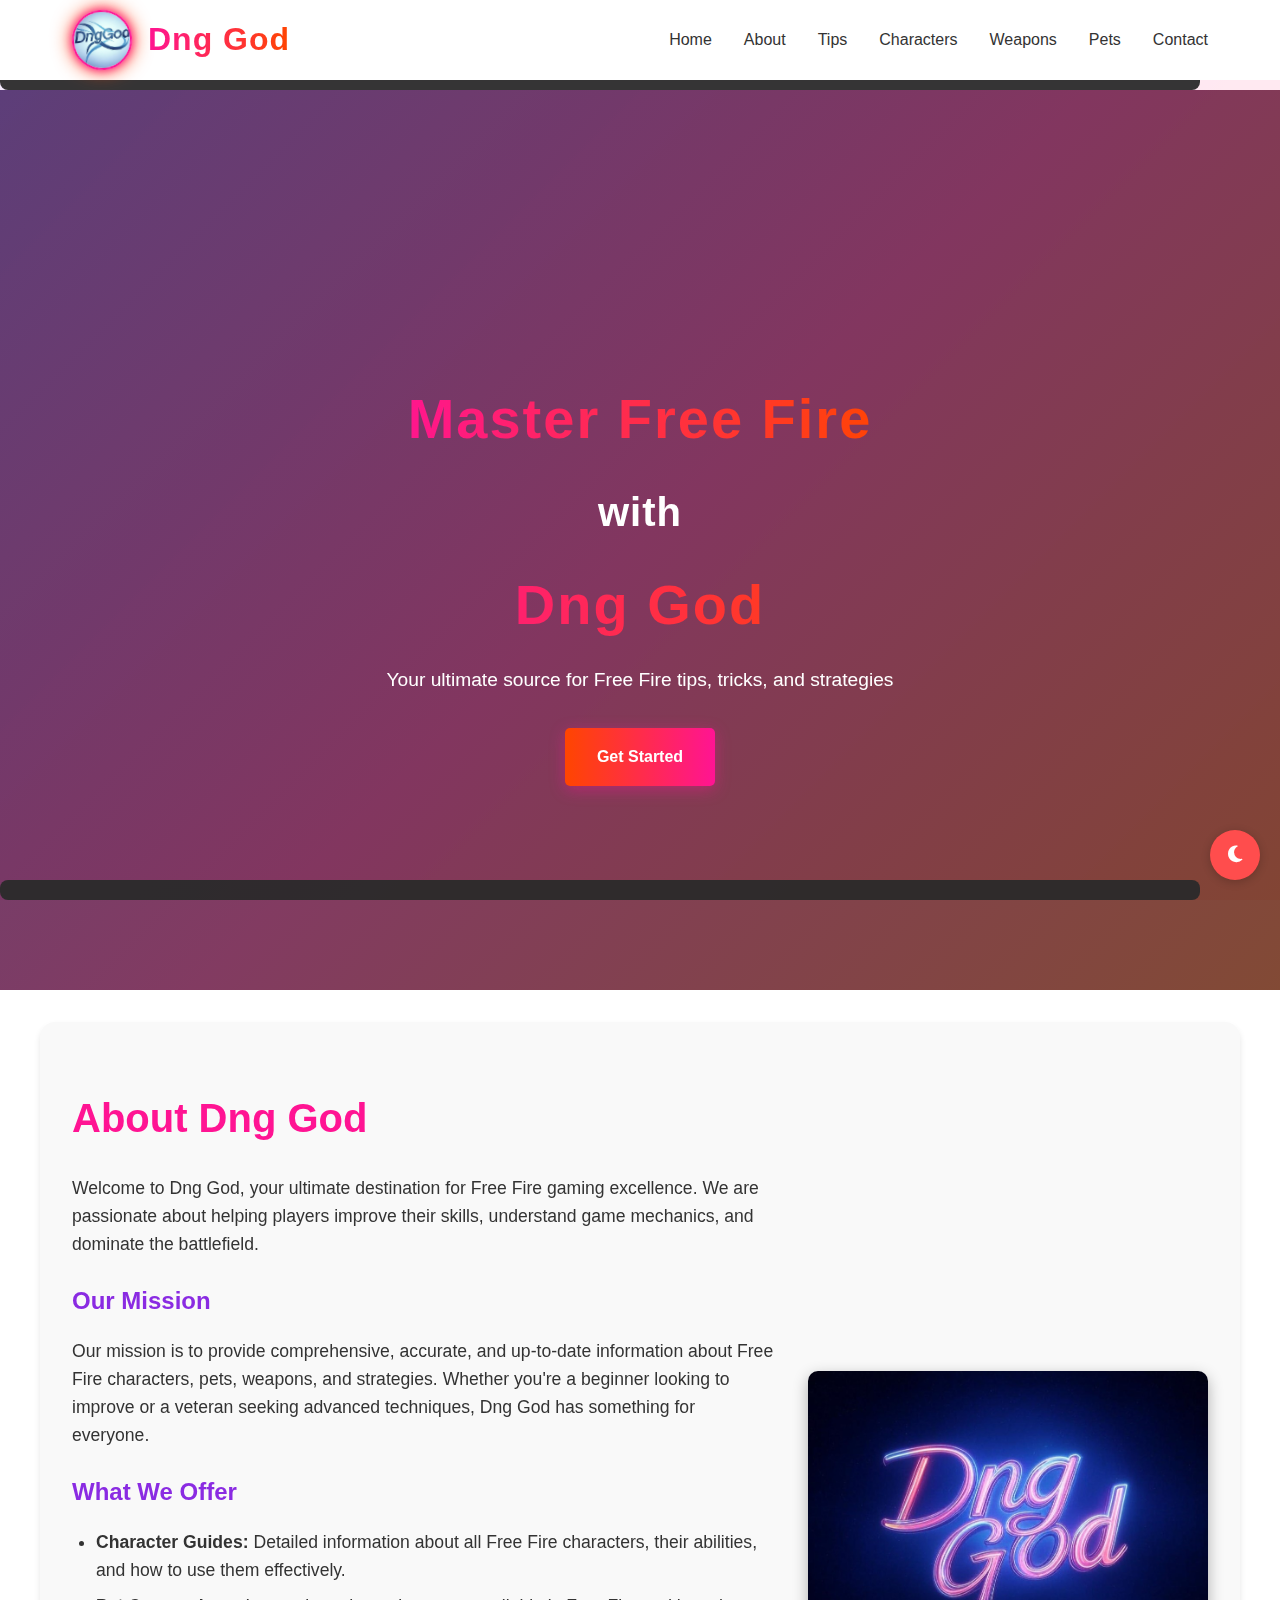
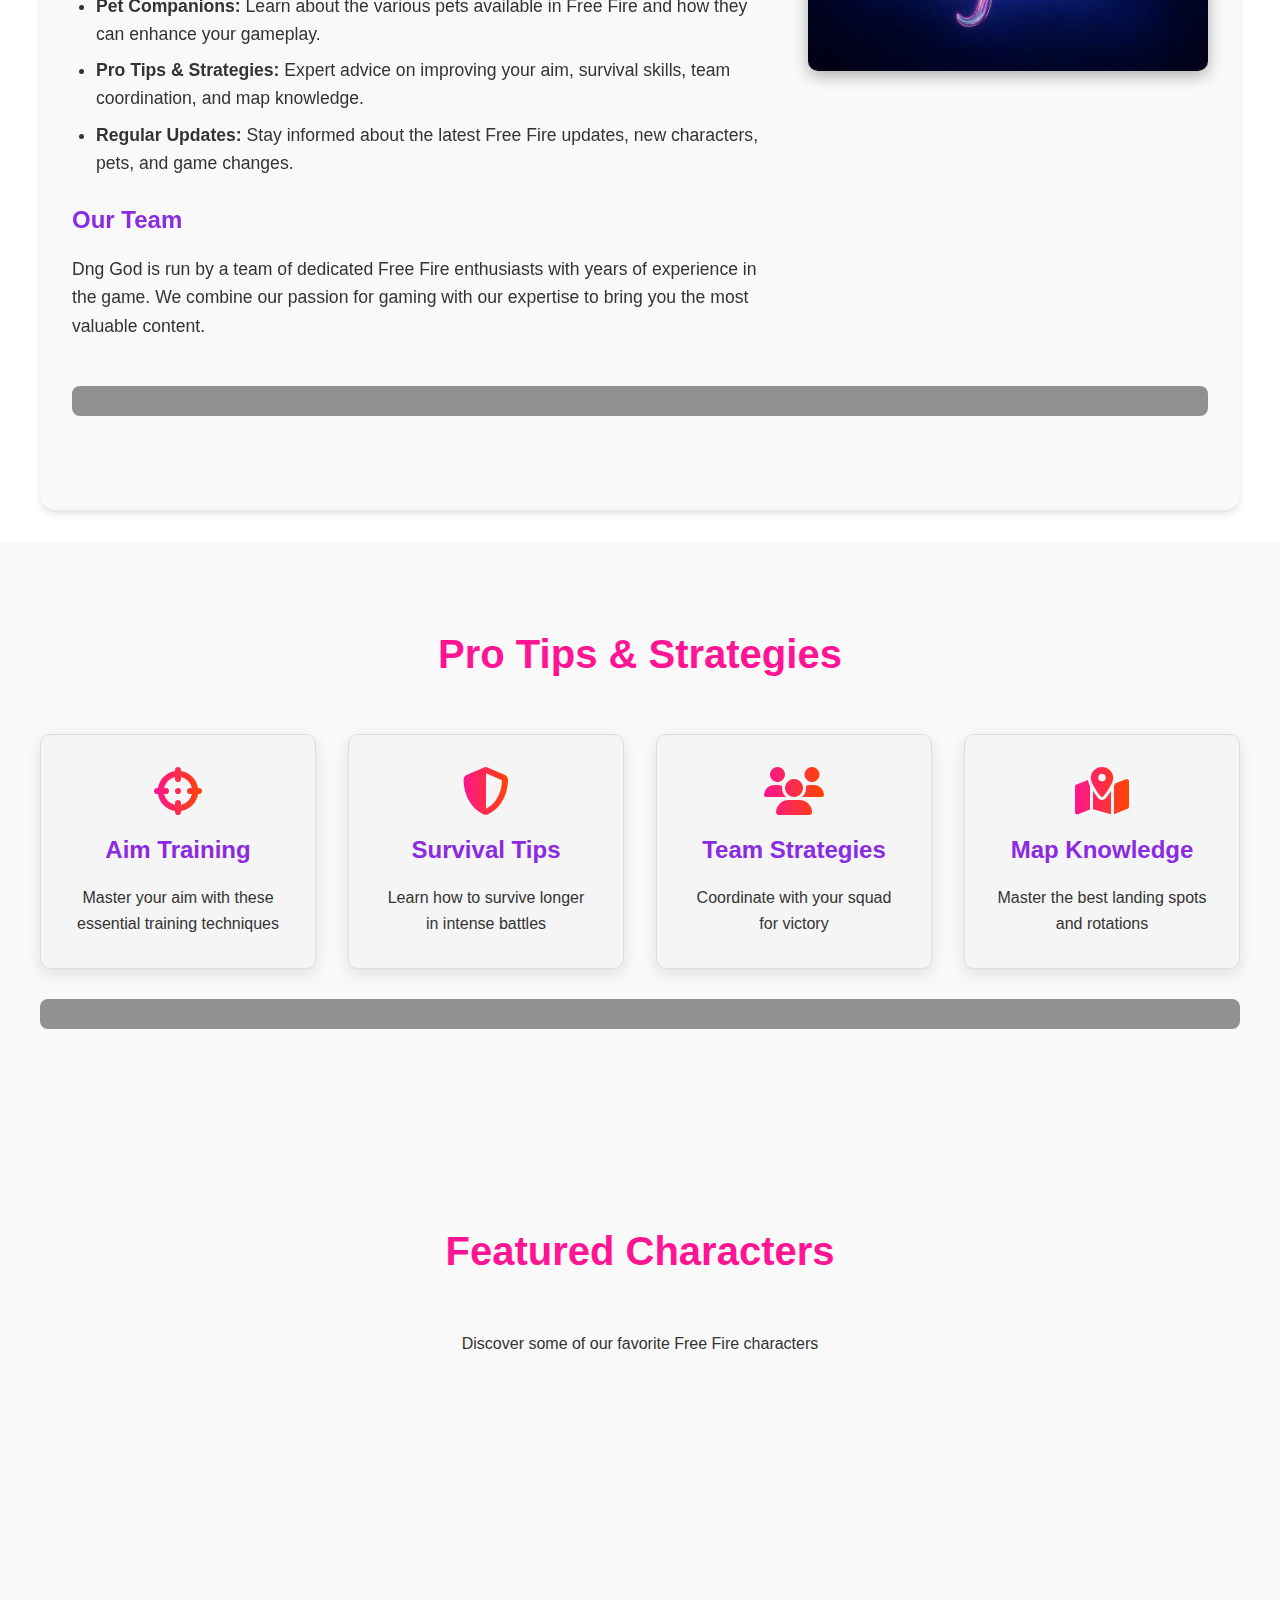
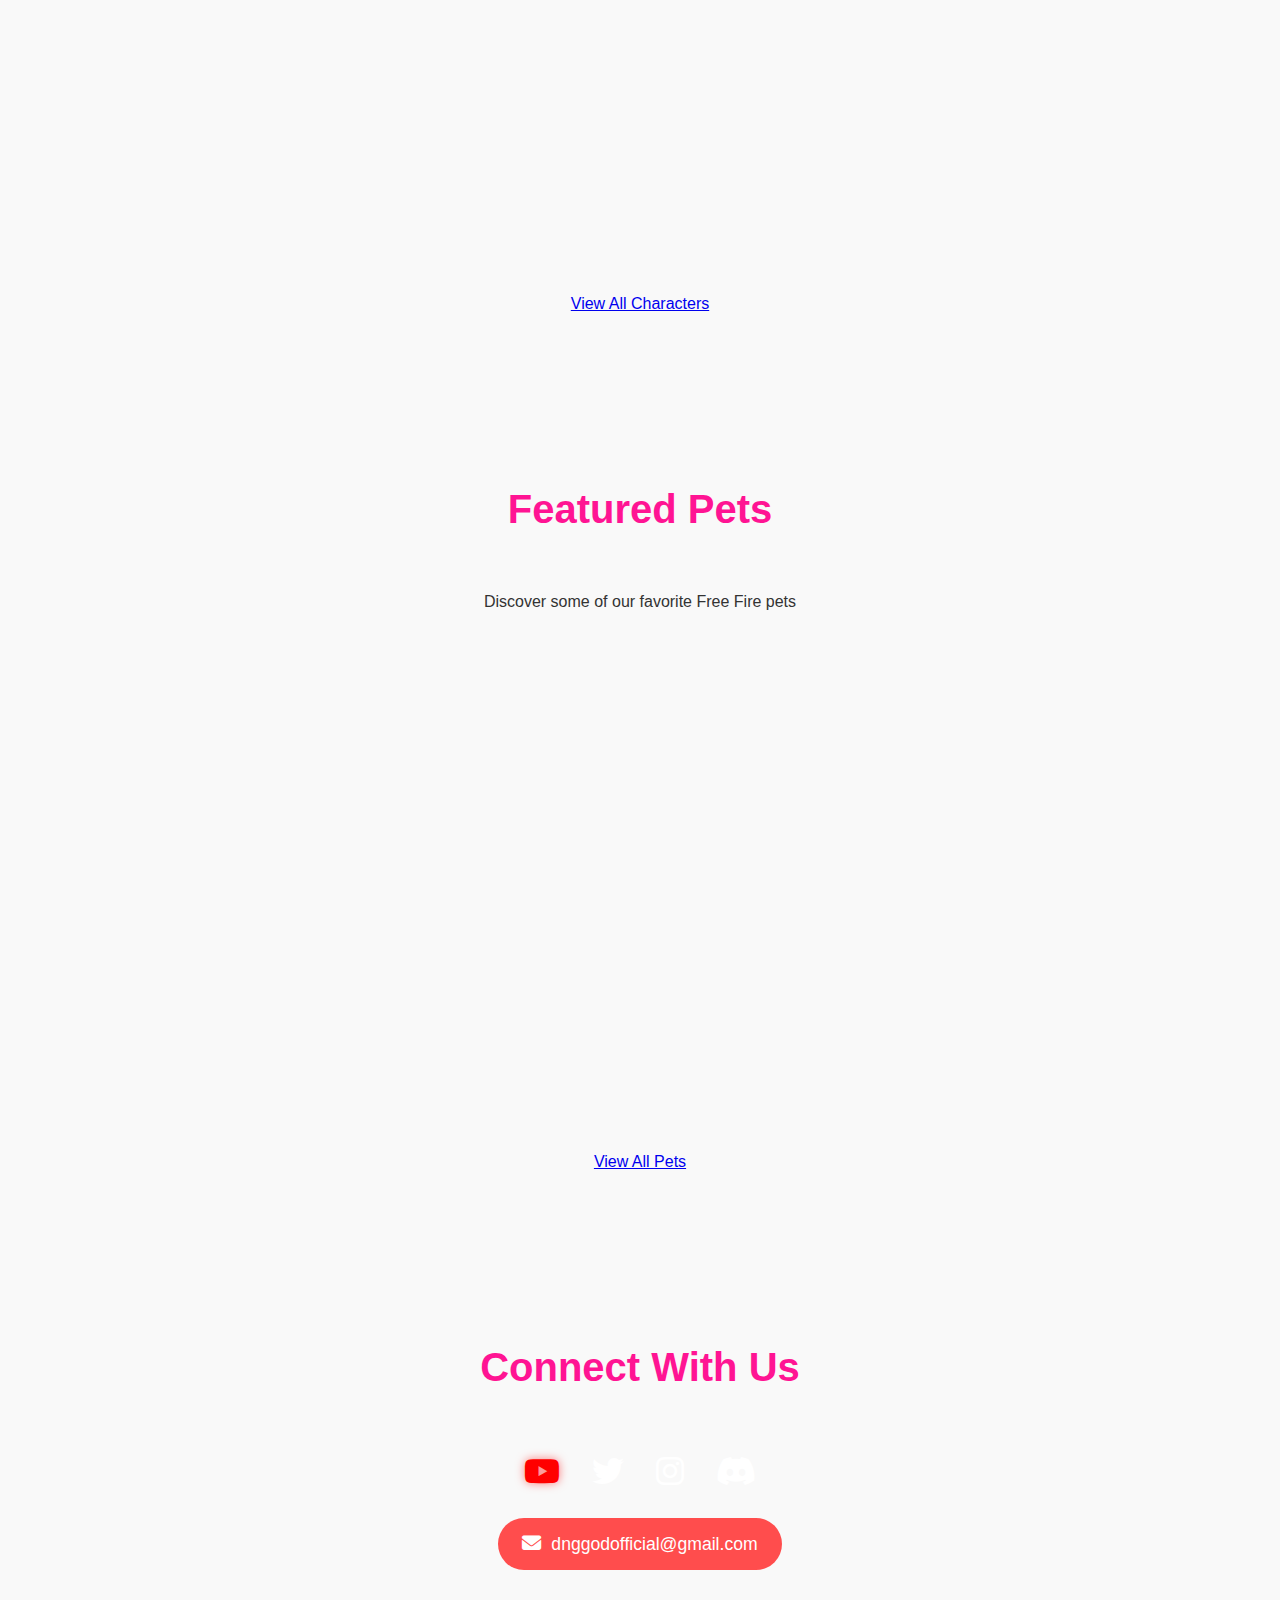
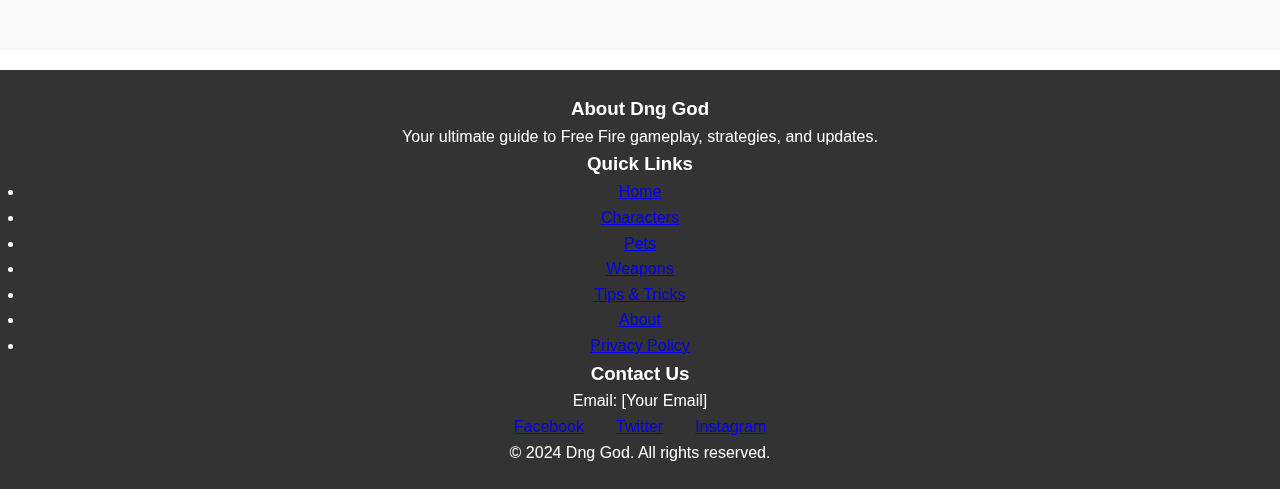
==== commit a9876d81: "Added Google AdSense integration with publisher ID ca-pub-7691638281268003" ====
--- a/index.html
+++ b/index.html
@@ -11,6 +11,7 @@
     <script src="script.js" defer></script>
     <!-- Google AdSense -->
     <script async src="https://pagead2.googlesyndication.com/pagead/js/adsbygoogle.js?client=ca-pub-YOUR_PUBLISHER_ID" crossorigin="anonymous"></script>
+    <meta name="google-adsense-account" content="ca-pub-7691638281268003">
     <style>
         /* Image transition effect styles */
         .image-transition-container {
@@ -329,9 +330,37 @@
     </div>
 
     <footer>
-        <p>&copy; 2025 Dng God. All rights reserved.</p>
-        <div class="footer-links">
-            <a href="privacy-policy.html">Privacy Policy</a>
+        <div class="container">
+            <div class="footer-content">
+                <div class="footer-section">
+                    <h3>About Dng God</h3>
+                    <p>Your ultimate guide to Free Fire gameplay, strategies, and updates.</p>
+                </div>
+                <div class="footer-section">
+                    <h3>Quick Links</h3>
+                    <ul>
+                        <li><a href="index.html">Home</a></li>
+                        <li><a href="characters.html">Characters</a></li>
+                        <li><a href="pets.html">Pets</a></li>
+                        <li><a href="weapons.html">Weapons</a></li>
+                        <li><a href="tips.html">Tips & Tricks</a></li>
+                        <li><a href="about.html">About</a></li>
+                        <li><a href="privacy-policy.html">Privacy Policy</a></li>
+                    </ul>
+                </div>
+                <div class="footer-section">
+                    <h3>Contact Us</h3>
+                    <p>Email: [Your Email]</p>
+                    <div class="social-links">
+                        <a href="#" target="_blank">Facebook</a>
+                        <a href="#" target="_blank">Twitter</a>
+                        <a href="#" target="_blank">Instagram</a>
+                    </div>
+                </div>
+            </div>
+            <div class="footer-bottom">
+                <p>&copy; 2024 Dng God. All rights reserved.</p>
+            </div>
         </div>
     </footer>
     <button class="theme-toggle" aria-label="Toggle theme">
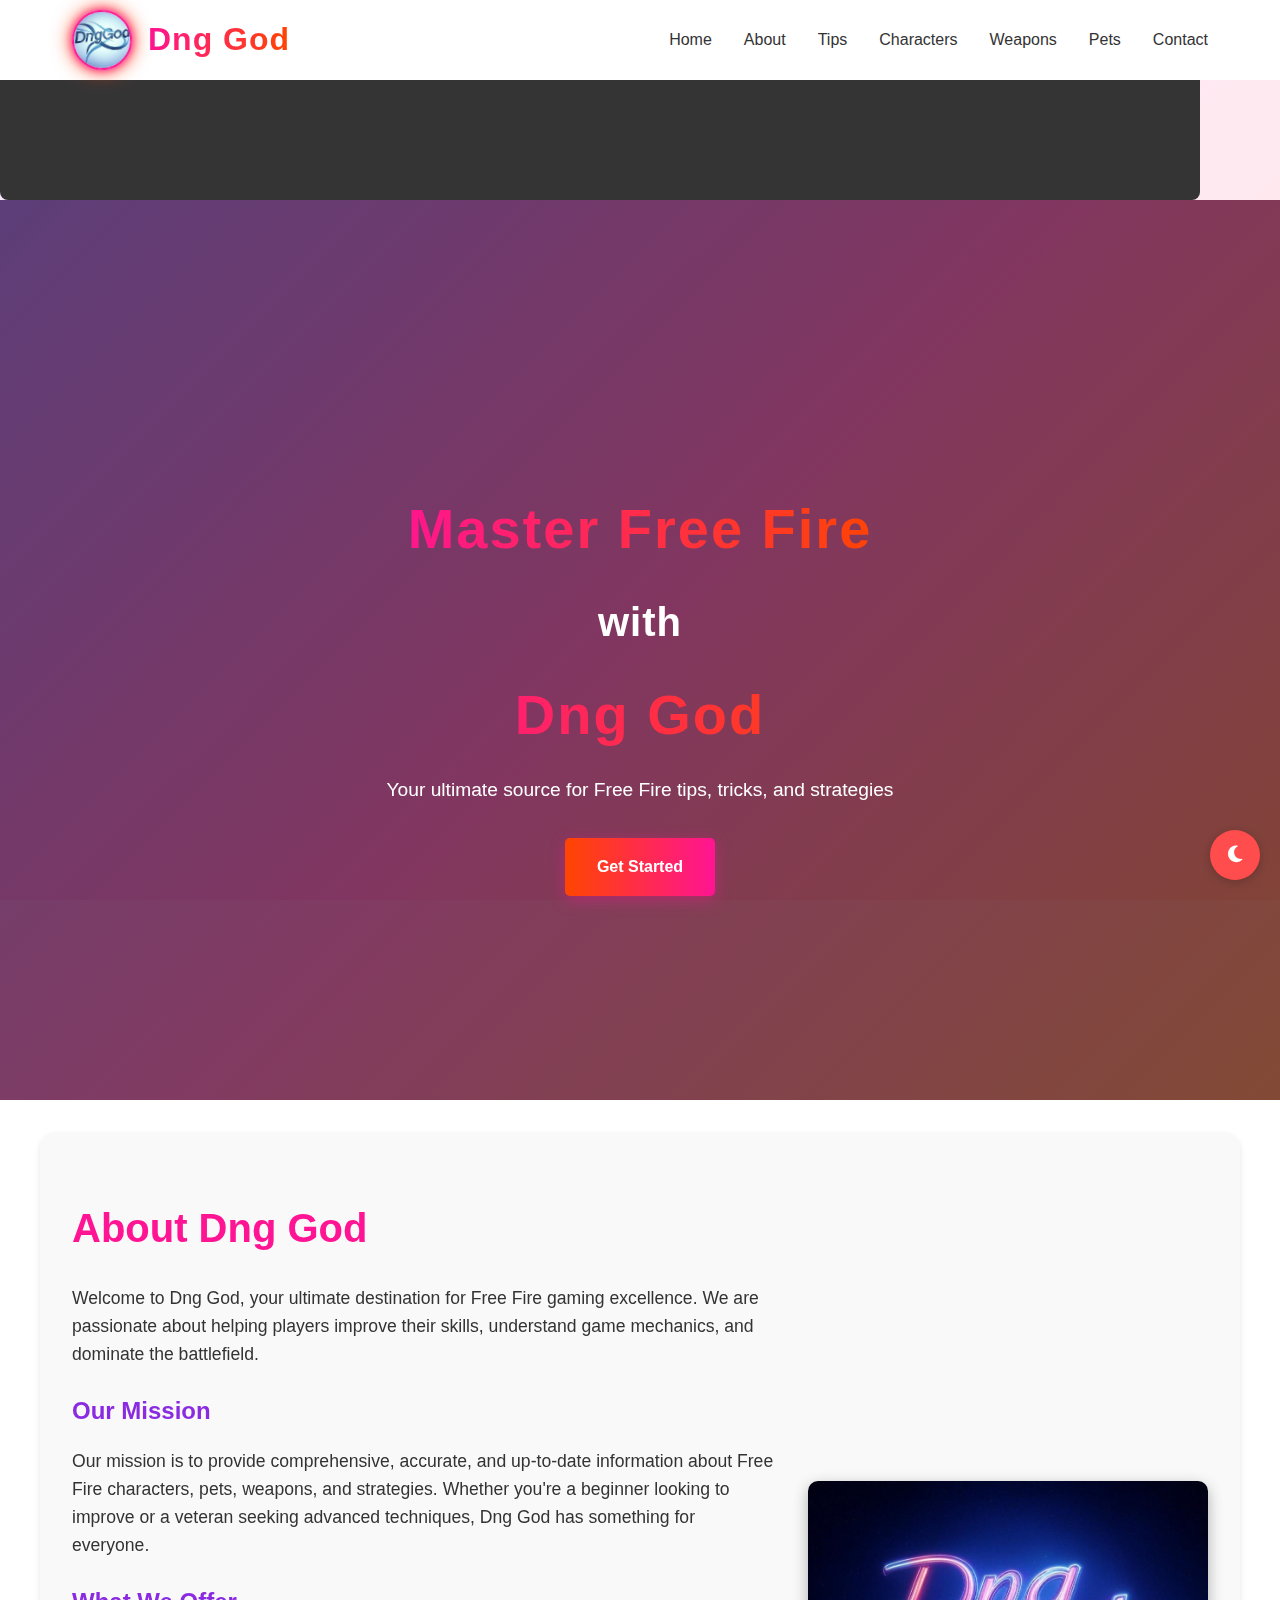
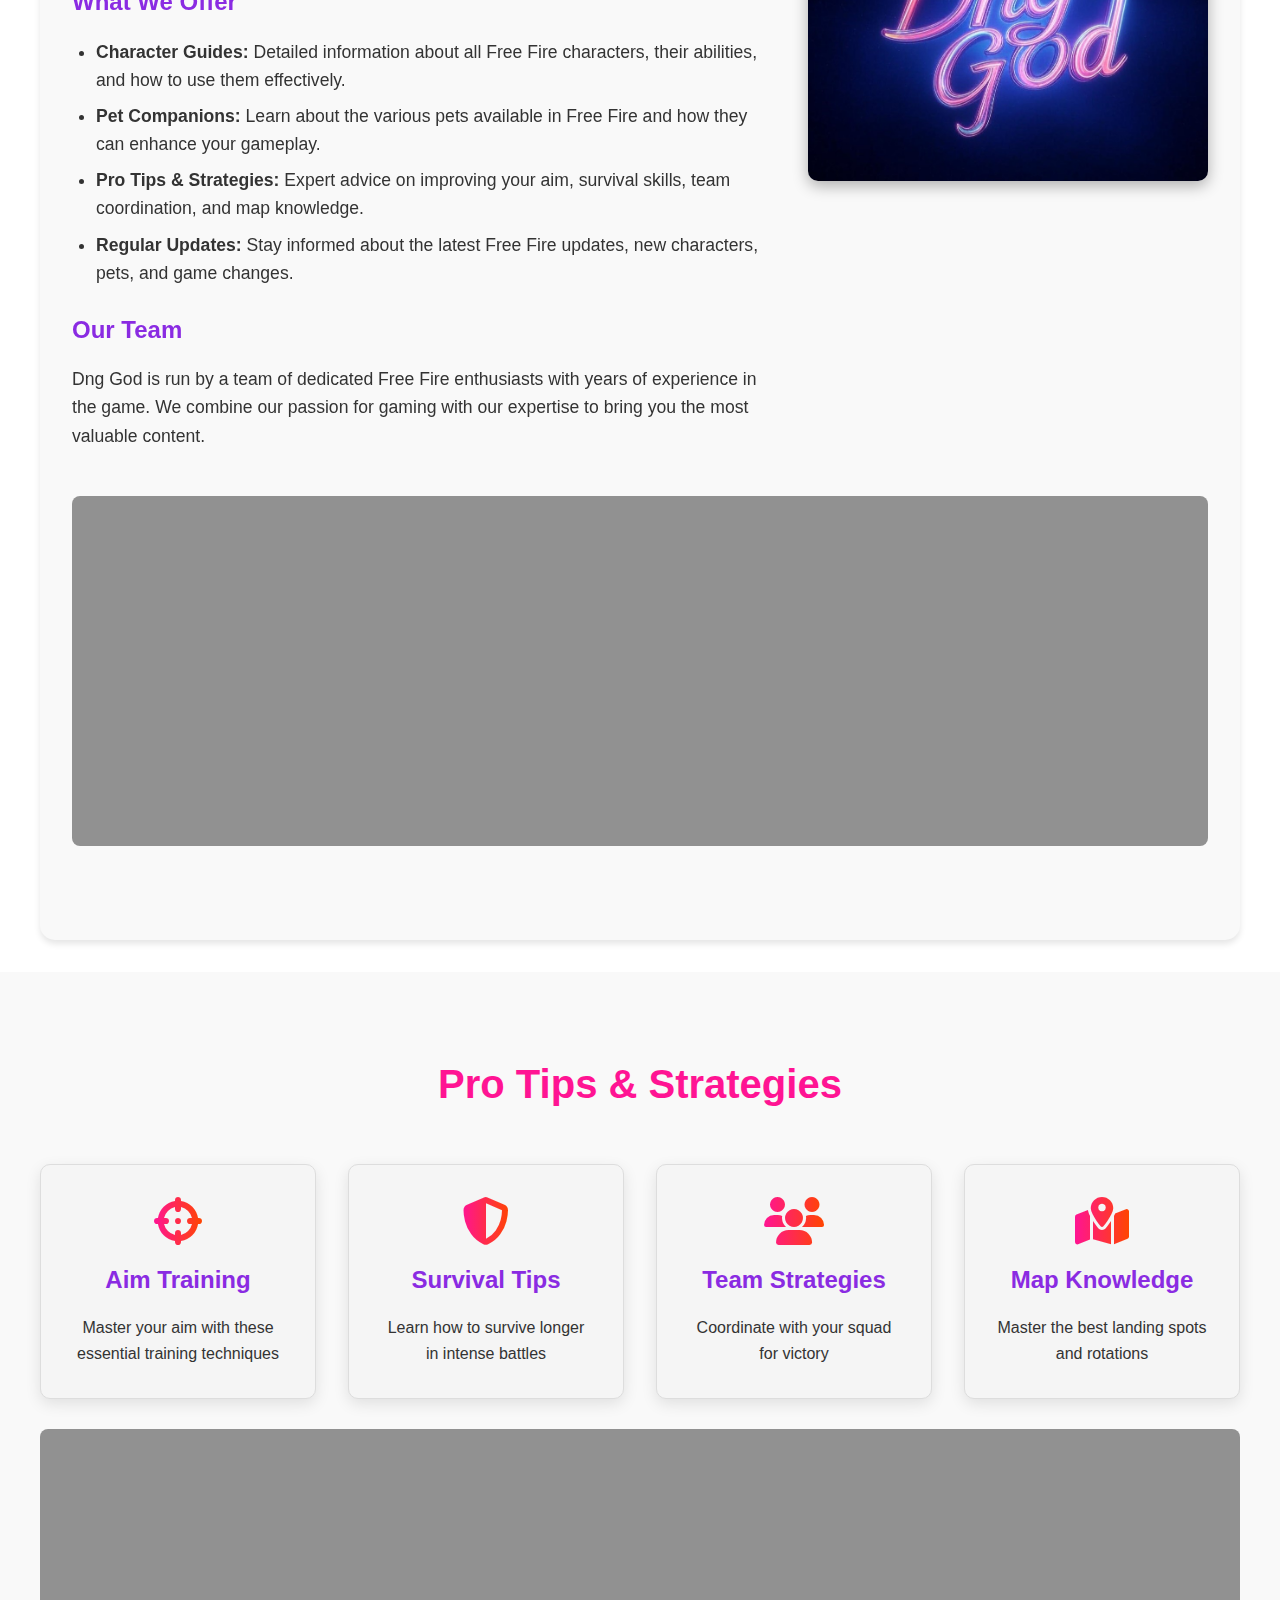
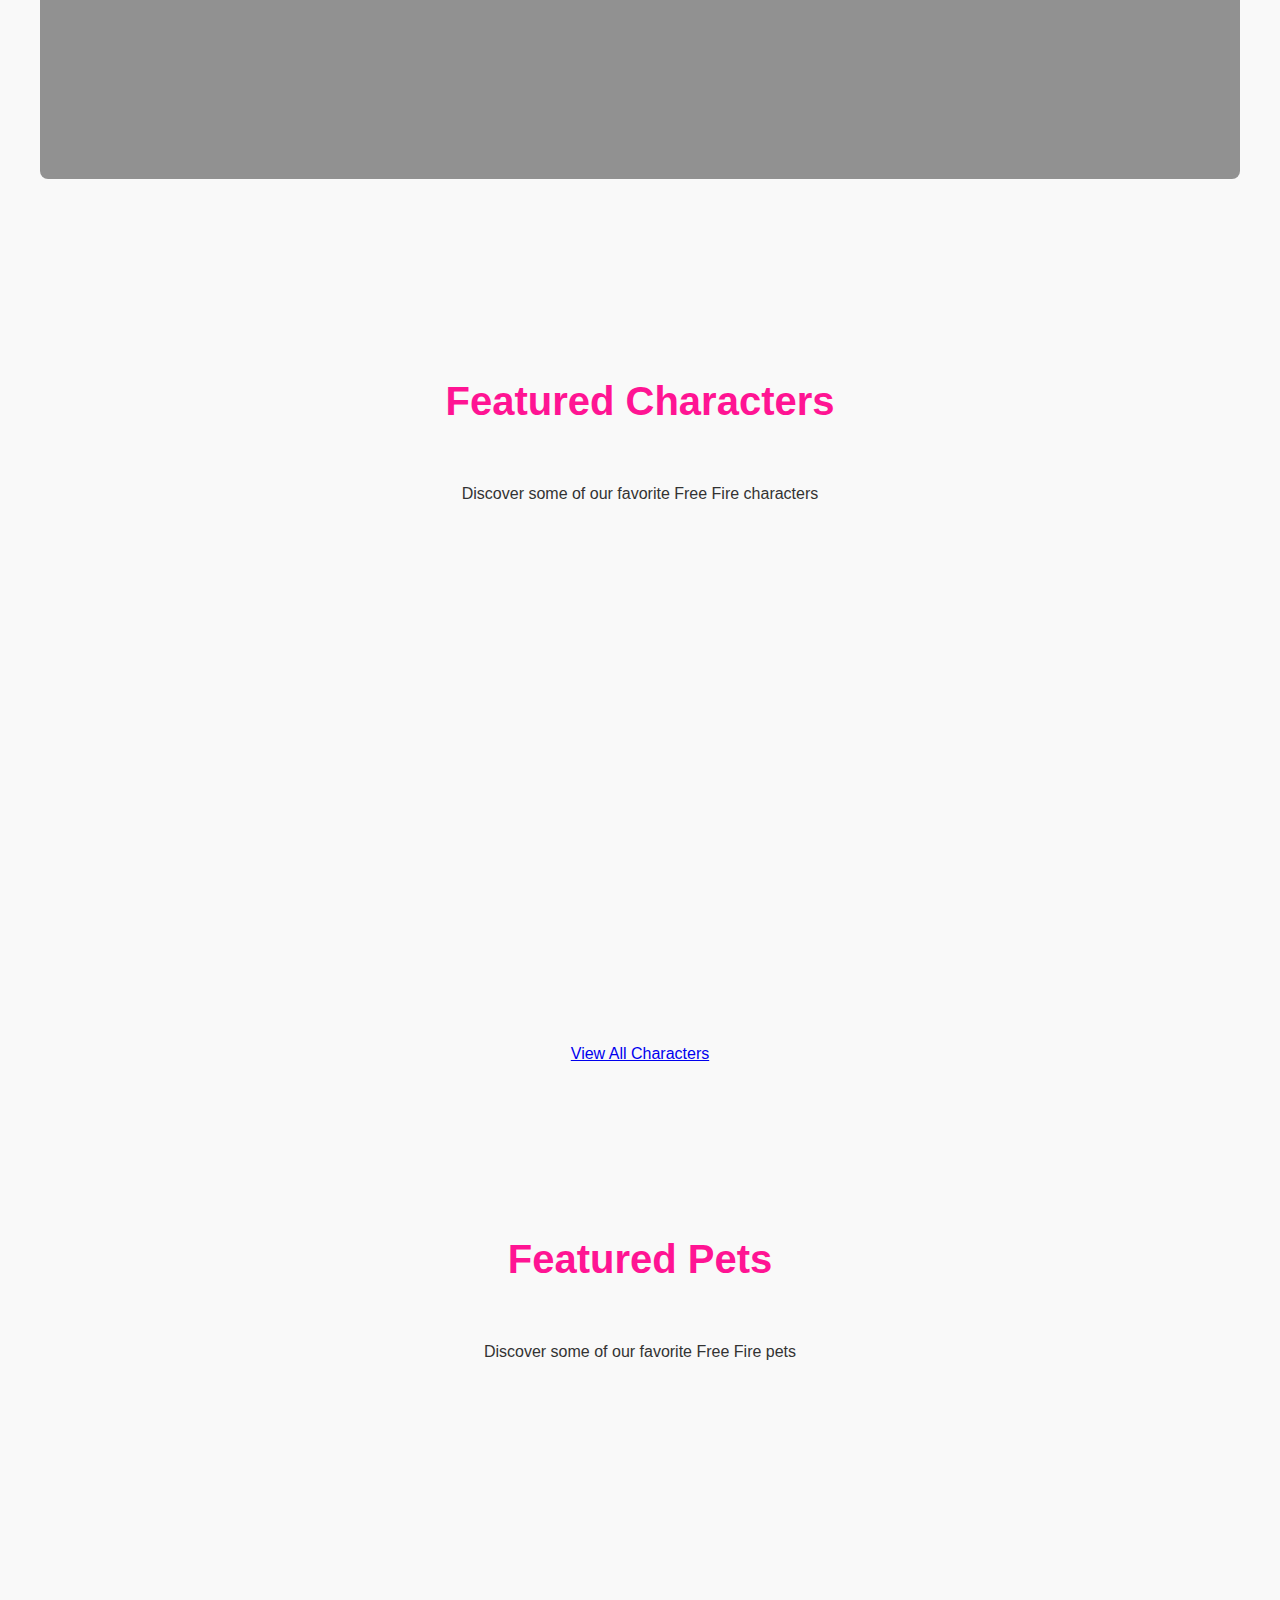
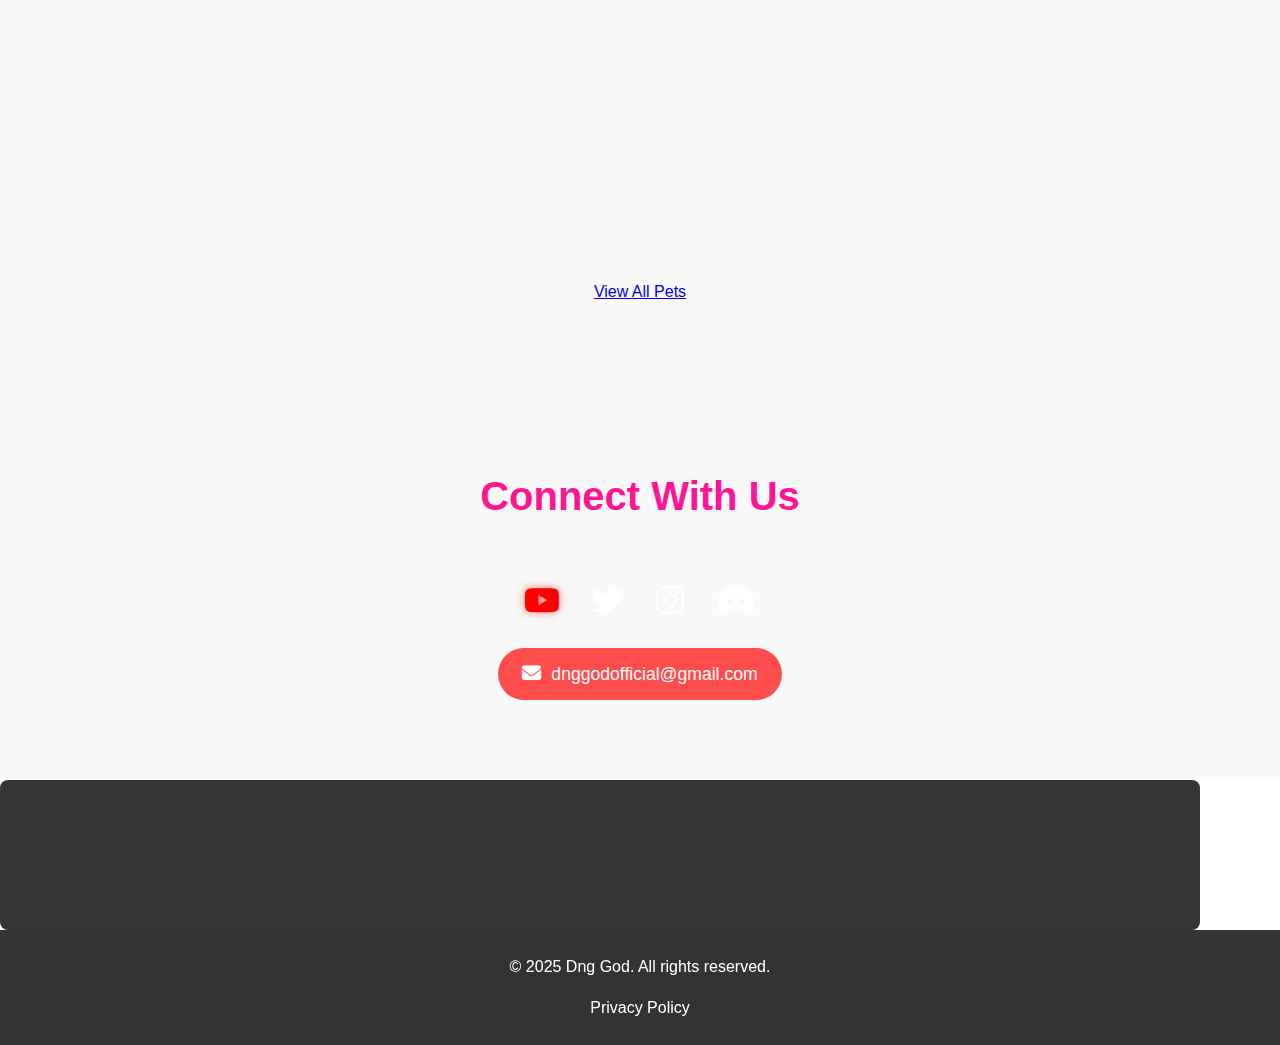
==== commit cd940c35: "Add Google Search Console verification" ====
--- a/index.html
+++ b/index.html
@@ -3,6 +3,8 @@
 <head>
     <meta charset="UTF-8">
     <meta name="viewport" content="width=device-width, initial-scale=1.0">
+    <!-- Google site verification -->
+    <meta name="google-site-verification" content="google642489df059f8d83" />
     <title>Dng God - Free Fire Tips & Tricks</title>
     <link rel="stylesheet" href="styles.css">
     <link rel="stylesheet" href="https://cdnjs.cloudflare.com/ajax/libs/font-awesome/6.4.0/css/all.min.css">
@@ -10,7 +12,7 @@
     <script src="pets.js" defer></script>
     <script src="script.js" defer></script>
     <!-- Google AdSense -->
-    <script async src="https://pagead2.googlesyndication.com/pagead/js/adsbygoogle.js?client=ca-pub-YOUR_PUBLISHER_ID" crossorigin="anonymous"></script>
+    <script async src="https://pagead2.googlesyndication.com/pagead/js/adsbygoogle.js?client=ca-pub-7691638281268003" crossorigin="anonymous"></script>
     <meta name="google-adsense-account" content="ca-pub-7691638281268003">
     <style>
         /* Image transition effect styles */
@@ -170,14 +172,12 @@
         </div>
     </header>
 
-    <!-- AdSense Header Ad -->
+    <!-- HEADER AD -->
     <div class="ad-container header-ad">
         <ins class="adsbygoogle"
-             style="display:block"
-             data-ad-client="ca-pub-YOUR_PUBLISHER_ID"
-             data-ad-slot="YOUR_HEADER_AD_SLOT"
-             data-ad-format="auto"
-             data-full-width-responsive="true"></ins>
+             style="display:inline-block;width:728px;height:90px"
+             data-ad-client="ca-pub-7691638281268003"
+             data-ad-slot="6402071441"></ins>
         <script>
              (adsbygoogle = window.adsbygoogle || []).push({});
         </script>
@@ -221,14 +221,12 @@
                     </div>
                 </div>
             </div>
-            <!-- AdSense Content Ad 1 -->
+            <!-- Content Ad -->
             <div class="ad-container content-ad">
                 <ins class="adsbygoogle"
-                     style="display:block"
-                     data-ad-client="ca-pub-YOUR_PUBLISHER_ID"
-                     data-ad-slot="YOUR_CONTENT_AD_SLOT_1"
-                     data-ad-format="auto"
-                     data-full-width-responsive="true"></ins>
+                     style="display:inline-block;width:336px;height:280px"
+                     data-ad-client="ca-pub-7691638281268003"
+                     data-ad-slot="7965003937"></ins>
                 <script>
                      (adsbygoogle = window.adsbygoogle || []).push({});
                 </script>
@@ -259,17 +257,14 @@
                     <p>Master the best landing spots and rotations</p>
                 </div>
             </div>
-            <!-- AdSense Content Ad 2 -->
+            <!-- Content Ad -->
             <div class="ad-container content-ad">
                 <ins class="adsbygoogle"
                      style="display:block"
-                     data-ad-client="ca-pub-YOUR_PUBLISHER_ID"
-                     data-ad-slot="YOUR_CONTENT_AD_SLOT_2"
+                     data-ad-client="ca-pub-7691638281268003"
+                     data-ad-slot="YOUR_CONTENT_AD_SLOT"
                      data-ad-format="auto"
                      data-full-width-responsive="true"></ins>
-                <script>
-                     (adsbygoogle = window.adsbygoogle || []).push({});
-                </script>
             </div>
         </section>
 
@@ -316,51 +311,21 @@
         </section>
     </main>
 
-    <!-- AdSense Footer Ad -->
+    <!-- Footer AD -->
     <div class="ad-container footer-ad">
         <ins class="adsbygoogle"
-             style="display:block"
-             data-ad-client="ca-pub-YOUR_PUBLISHER_ID"
-             data-ad-slot="YOUR_FOOTER_AD_SLOT"
-             data-ad-format="auto"
-             data-full-width-responsive="true"></ins>
+             style="display:inline-block;width:728px;height:90px"
+             data-ad-client="ca-pub-7691638281268003"
+             data-ad-slot="4025758925"></ins>
         <script>
              (adsbygoogle = window.adsbygoogle || []).push({});
         </script>
     </div>
 
     <footer>
-        <div class="container">
-            <div class="footer-content">
-                <div class="footer-section">
-                    <h3>About Dng God</h3>
-                    <p>Your ultimate guide to Free Fire gameplay, strategies, and updates.</p>
-                </div>
-                <div class="footer-section">
-                    <h3>Quick Links</h3>
-                    <ul>
-                        <li><a href="index.html">Home</a></li>
-                        <li><a href="characters.html">Characters</a></li>
-                        <li><a href="pets.html">Pets</a></li>
-                        <li><a href="weapons.html">Weapons</a></li>
-                        <li><a href="tips.html">Tips & Tricks</a></li>
-                        <li><a href="about.html">About</a></li>
-                        <li><a href="privacy-policy.html">Privacy Policy</a></li>
-                    </ul>
-                </div>
-                <div class="footer-section">
-                    <h3>Contact Us</h3>
-                    <p>Email: [Your Email]</p>
-                    <div class="social-links">
-                        <a href="#" target="_blank">Facebook</a>
-                        <a href="#" target="_blank">Twitter</a>
-                        <a href="#" target="_blank">Instagram</a>
-                    </div>
-                </div>
-            </div>
-            <div class="footer-bottom">
-                <p>&copy; 2024 Dng God. All rights reserved.</p>
-            </div>
+        <p>&copy; 2025 Dng God. All rights reserved.</p>
+        <div class="footer-links">
+            <a href="privacy-policy.html">Privacy Policy</a>
         </div>
     </footer>
     <button class="theme-toggle" aria-label="Toggle theme">
--- a/styles.css
+++ b/styles.css
@@ -1840,4 +1840,69 @@
 
 .ad-container {
     animation: fadeIn 0.5s ease-in;
+}
+
+/* AdSense Styles */
+ins.adsbygoogle {
+    display: block;
+    max-width: 100%;
+    margin: 20px auto;
+    text-align: center;
+}
+
+/* Header Ad */
+.header-ad ins.adsbygoogle {
+    max-width: 728px;
+    height: 90px;
+    margin: 10px auto;
+}
+
+/* Content Ad */
+.content-ad ins.adsbygoogle {
+    max-width: 336px;
+    height: 280px;
+    margin: 20px auto;
+}
+
+/* Sidebar Ad */
+.sidebar-ad ins.adsbygoogle {
+    max-width: 300px;
+    height: 250px;
+    margin: 20px auto;
+}
+
+/* Footer Ad */
+.footer-ad ins.adsbygoogle {
+    max-width: 728px;
+    height: 90px;
+    margin: 20px auto;
+}
+
+/* Mobile Responsive Ads */
+@media (max-width: 768px) {
+    .header-ad ins.adsbygoogle,
+    .footer-ad ins.adsbygoogle {
+        max-width: 320px;
+        height: 100px;
+    }
+    
+    .content-ad ins.adsbygoogle {
+        max-width: 300px;
+        height: 250px;
+    }
+    
+    .sidebar-ad {
+        display: none;
+    }
+}
+
+/* Prevent Ads from Breaking Layout */
+ins.adsbygoogle[data-ad-status="unfilled"] {
+    display: none !important;
+}
+
+/* Ensure Ads Don't Overflow */
+.ad-container {
+    overflow: hidden;
+    position: relative;
 } 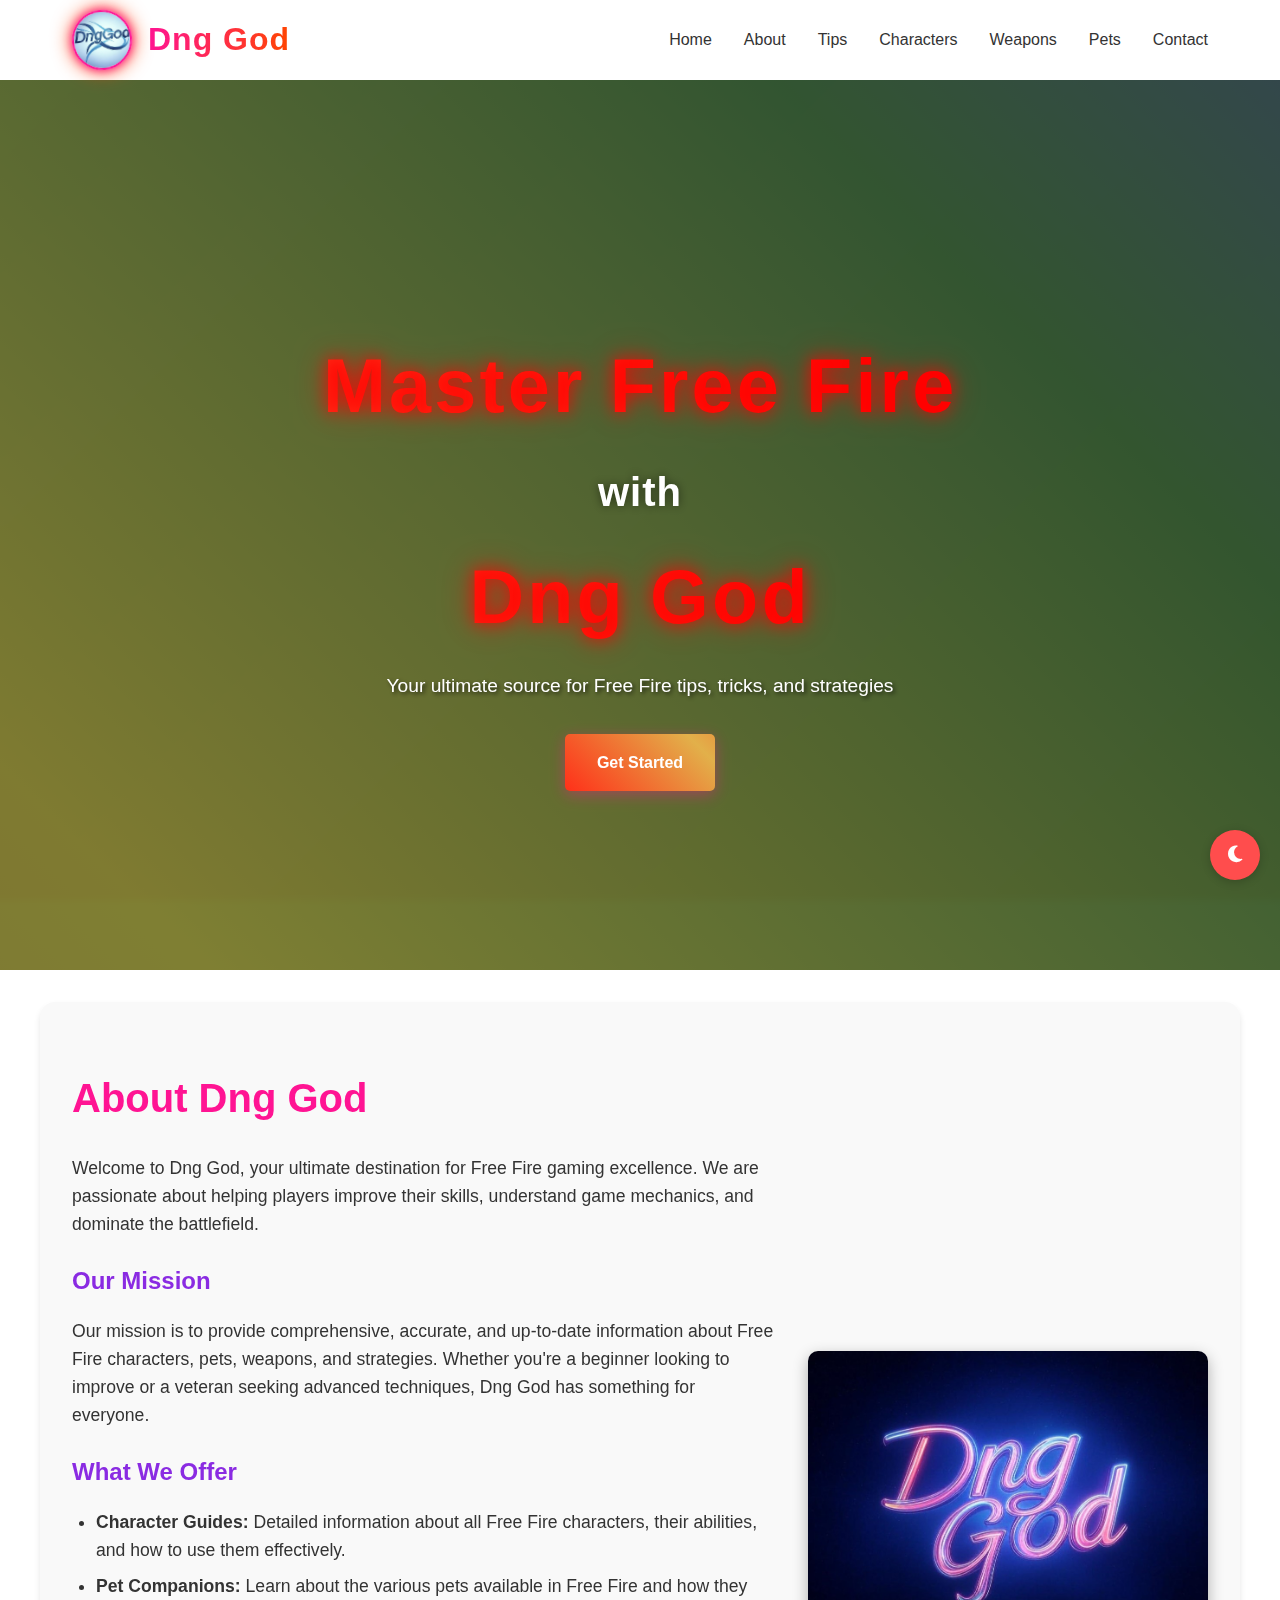
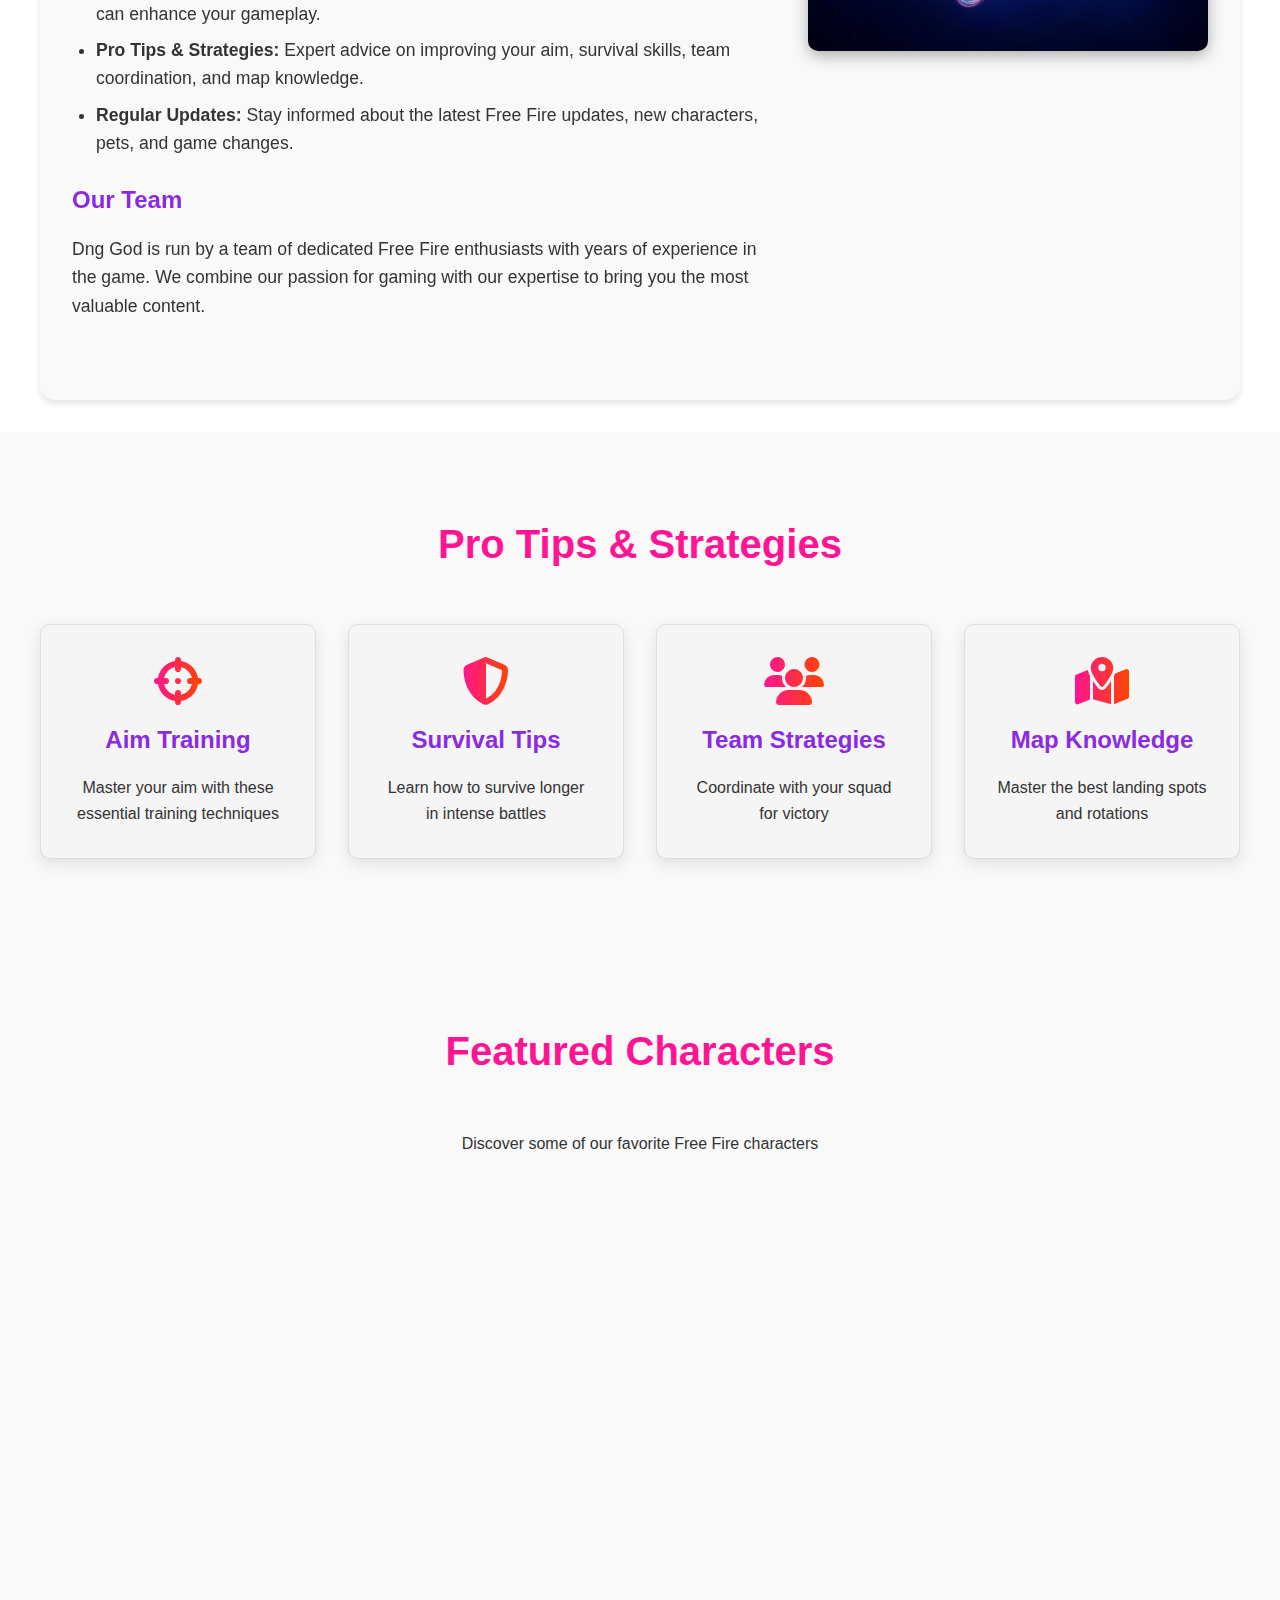
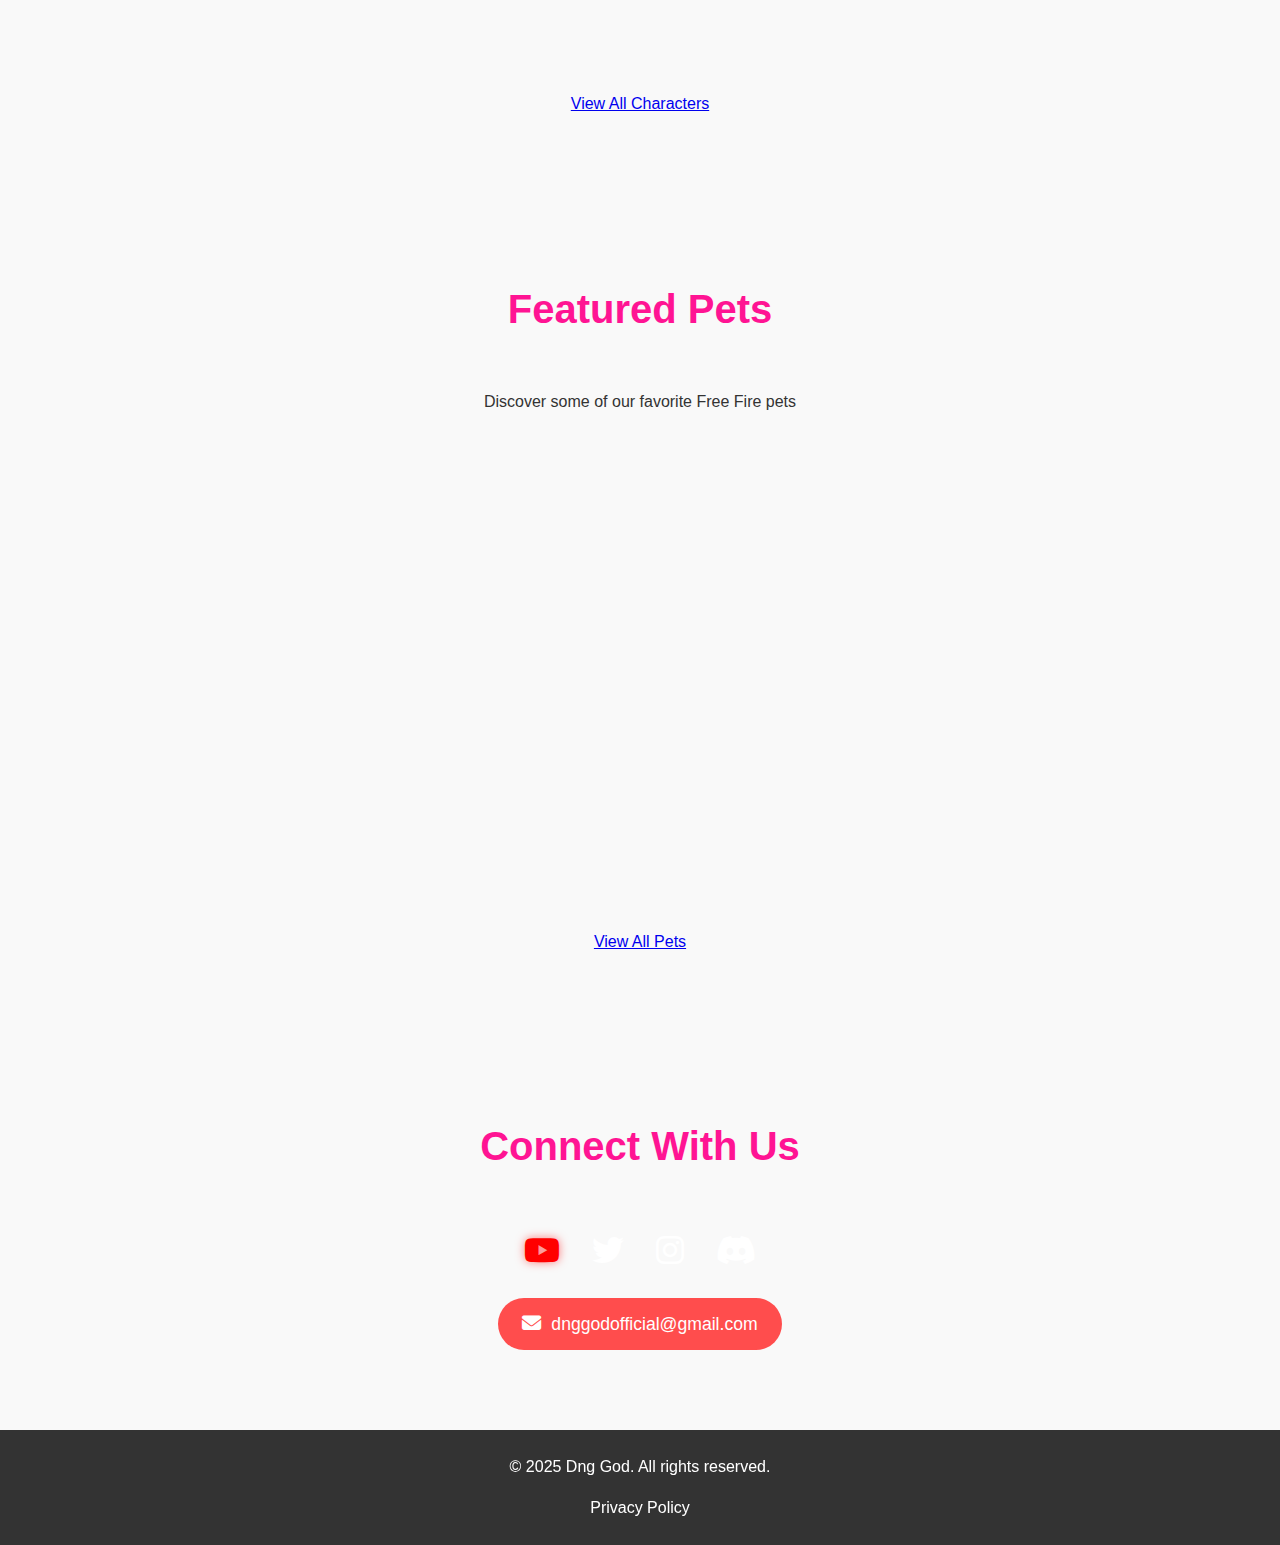
==== commit b5a538f8: "Update website" ====
--- a/index.html
+++ b/index.html
@@ -3,11 +3,27 @@
 <head>
     <meta charset="UTF-8">
     <meta name="viewport" content="width=device-width, initial-scale=1.0">
-    <!-- Google site verification -->
+    <title>Dng God - Free Fire Tips & Tricks</title>
+    <!-- Google Site Verification -->
     <meta name="google-site-verification" content="google642489df059f8d83" />
-    <title>Dng God - Free Fire Tips & Tricks</title>
+    <!-- Prevent AMP validation -->
+    <meta name="robots" content="index, follow, noamphtml">
+    <meta name="googlebot" content="index, follow, noamphtml">
+    <meta name="google" content="notranslate">
+    <meta name="mobile-web-app-capable" content="yes">
+    <meta name="amp-experience-opt-in" content="false">
+    <meta name="amp-experience-opt-out" content="true">
+    <!-- Standard meta tags -->
+    <meta name="description" content="Free Fire tips, tricks, character guides, weapon stats, and pet information. Your ultimate resource for Free Fire gameplay.">
+    <meta name="keywords" content="Free Fire, tips, tricks, characters, weapons, pets, guide">
+    <!-- Canonical URL -->
+    <link rel="canonical" href="https://dnggod.github.io/">
+    <!-- Link to robots.txt -->
+    <link rel="robots" href="https://dnggod.github.io/robots.txt">
+    <!-- Stylesheets -->
     <link rel="stylesheet" href="styles.css">
     <link rel="stylesheet" href="https://cdnjs.cloudflare.com/ajax/libs/font-awesome/6.4.0/css/all.min.css">
+    <!-- Scripts -->
     <script src="characters.js" defer></script>
     <script src="pets.js" defer></script>
     <script src="script.js" defer></script>
@@ -337,6 +353,7 @@
             handleMissingImages();
             handleScrollAnimations();
             initImageTransition();
+            setupAdContainers();
         });
 
         function initImageTransition() {
@@ -372,6 +389,88 @@
             // Start the transition cycle
             setInterval(transitionImages, 4000);
         }
+
+        // Function to setup ad containers with proper behavior
+        function setupAdContainers() {
+            const adContainers = document.querySelectorAll('.ad-container');
+            const adContainerOriginalStyles = {};
+            
+            // Save original styles for all containers
+            adContainers.forEach(container => {
+                const id = 'ad-' + Math.random().toString(36).substr(2, 9);
+                container.dataset.adId = id;
+                adContainerOriginalStyles[id] = {
+                    height: container.style.height || '',
+                    padding: container.style.padding || '',
+                    margin: container.style.margin || '',
+                    overflow: container.style.overflow || '',
+                    minHeight: container.style.minHeight || ''
+                };
+            });
+            
+            // Function to monitor ads
+            function monitorAds() {
+                adContainers.forEach(container => {
+                    const id = container.dataset.adId;
+                    const adIframe = container.querySelector('iframe');
+                    const adInsElement = container.querySelector('ins.adsbygoogle');
+                    
+                    // Check if ad is displaying
+                    if (adIframe && adIframe.clientHeight > 0) {
+                        // Restore container to original style
+                        container.style.height = adContainerOriginalStyles[id].height;
+                        container.style.padding = adContainerOriginalStyles[id].padding;
+                        container.style.margin = adContainerOriginalStyles[id].margin;
+                        container.style.overflow = adContainerOriginalStyles[id].overflow;
+                        container.style.minHeight = adContainerOriginalStyles[id].minHeight;
+                        container.classList.remove('ad-container--empty');
+                    } 
+                    // Check if ad is not displaying or unfilled
+                    else if (!adIframe || 
+                             (adInsElement && adInsElement.getAttribute('data-ad-status') === 'unfilled') || 
+                             (adInsElement && getComputedStyle(adInsElement).display === 'none')) {
+                        // Collapse container
+                        container.style.height = '0';
+                        container.style.padding = '0';
+                        container.style.margin = '0';
+                        container.style.overflow = 'hidden';
+                        container.style.minHeight = '0';
+                        container.classList.add('ad-container--empty');
+                    }
+                });
+            }
+            
+            // Set up MutationObserver to detect changes in ad containers
+            const observer = new MutationObserver(function(mutations) {
+                monitorAds();
+            });
+            
+            // Start observing each ad container
+            adContainers.forEach(container => {
+                observer.observe(container, { 
+                    childList: true, 
+                    subtree: true, 
+                    attributes: true,
+                    attributeFilter: ['data-ad-status', 'style'] 
+                });
+            });
+            
+            // Check ads on page load and periodically
+            window.addEventListener('load', monitorAds);
+            setTimeout(monitorAds, 1000);
+            setTimeout(monitorAds, 2000);
+            setTimeout(monitorAds, 5000);
+            
+            // Also check when AdSense script might modify the DOM
+            if (window.adsbygoogle) {
+                window.adsbygoogle.onload = function() {
+                    setTimeout(monitorAds, 500);
+                };
+            }
+            
+            // Check on window resize
+            window.addEventListener('resize', monitorAds);
+        }
     </script>
 </body>
 </html> --- a/styles.css
+++ b/styles.css
@@ -226,7 +226,7 @@
 /* Hero Section */
 .hero {
     height: 100vh;
-    background: linear-gradient(rgba(0, 0, 0, 0.7), rgba(0, 0, 0, 0.7)), url('img of png/Free fire Name Logo.png');
+    background: url('img of png/Free fire Name Logo.png');
     background-size: cover;
     background-position: center;
     display: flex;
@@ -246,29 +246,89 @@
     left: 0;
     width: 100%;
     height: 100%;
-    background: linear-gradient(135deg, rgba(138, 43, 226, 0.3), rgba(255, 20, 147, 0.3), rgba(255, 69, 0, 0.3));
+    background: linear-gradient(
+        45deg,
+        rgba(255, 0, 0, 0.6),
+        rgba(255, 165, 0, 0.6),
+        rgba(255, 255, 0, 0.6),
+        rgba(0, 128, 0, 0.6),
+        rgba(0, 0, 255, 0.6),
+        rgba(75, 0, 130, 0.6),
+        rgba(238, 130, 238, 0.6)
+    );
+    background-size: 400% 400%;
     z-index: 1;
+    backdrop-filter: blur(3px);
+    animation: rgbFlow 15s ease infinite;
+}
+
+.hero::after {
+    content: '';
+    position: absolute;
+    top: 0;
+    left: 0;
+    width: 100%;
+    height: 100%;
+    background: rgba(0, 0, 0, 0.5);
+    z-index: 1;
+}
+
+@keyframes rgbFlow {
+    0% {
+        background-position: 0% 50%;
+    }
+    50% {
+        background-position: 100% 50%;
+    }
+    100% {
+        background-position: 0% 50%;
+    }
 }
 
 .hero-content {
     max-width: 800px;
     padding: 0 2rem;
     position: relative;
-    z-index: 2;
+    z-index: 3;
+    animation: pulse 3s ease-in-out infinite;
 }
 
 .hero-content h1 {
-    font-size: 3.5rem;
+    font-size: 4.5rem;
     margin-bottom: 1rem;
-    text-shadow: none;
-    background: linear-gradient(to right, var(--gradient-middle), var(--gradient-end));
+    text-shadow: 
+        0 0 15px rgba(255, 0, 0, 0.8),
+        0 0 30px rgba(255, 0, 0, 0.6);
+    background: linear-gradient(to right, #ff3019, #ff0000, #ff3019);
+    background-size: 200% auto;
     -webkit-background-clip: text;
     background-clip: text;
     color: transparent;
-    letter-spacing: 2px;
-    font-weight: 800;
+    letter-spacing: 3px;
+    font-weight: 900;
     position: relative;
-    transition: background 0.3s ease;
+    animation: textGradient 3s linear infinite;
+    -webkit-font-smoothing: antialiased;
+    -moz-osx-font-smoothing: grayscale;
+    transform: scale(1.05);
+}
+
+@keyframes textGradient {
+    to {
+        background-position: 200% center;
+    }
+}
+
+@keyframes pulse {
+    0% {
+        transform: scale(1);
+    }
+    50% {
+        transform: scale(1.02);
+    }
+    100% {
+        transform: scale(1);
+    }
 }
 
 .hero-content h1::after {
@@ -283,13 +343,13 @@
     background: none;
     -webkit-background-clip: initial;
     background-clip: initial;
-    color: rgba(0, 0, 0, 0.3);
+    color: rgba(0, 0, 0, 0.15);
 }
 
 .hero-content h2 {
     font-size: 2.5rem;
     margin-bottom: 1rem;
-    text-shadow: none;
+    text-shadow: 0 0 10px rgba(0, 0, 0, 0.5);
     color: white;
     font-weight: 700;
     letter-spacing: 1px;
@@ -298,11 +358,13 @@
 .hero-content p {
     font-size: 1.2rem;
     margin-bottom: 2rem;
+    text-shadow: 2px 2px 4px rgba(0, 0, 0, 0.7);
 }
 
 .cta-button {
     display: inline-block;
-    background: linear-gradient(to left, #ff1493, #ff4500);
+    background: linear-gradient(45deg, #ff3019 0%, #e2b04a 50%, #ff3019 100%);
+    background-size: 200% auto;
     color: white;
     padding: 1rem 2rem;
     border-radius: 5px;
@@ -310,10 +372,23 @@
     font-weight: bold;
     transition: all 0.3s;
     box-shadow: 0 4px 15px rgba(255, 20, 147, 0.4);
+    animation: gradientButton 3s infinite;
+}
+
+@keyframes gradientButton {
+    0% {
+        background-position: 0% 50%;
+    }
+    50% {
+        background-position: 100% 50%;
+    }
+    100% {
+        background-position: 0% 50%;
+    }
 }
 
 .cta-button:hover {
-    transform: translateY(-3px);
+    transform: translateY(-3px) scale(1.05);
     box-shadow: 0 6px 20px rgba(255, 20, 147, 0.6);
 }
 
@@ -781,7 +856,7 @@
     background: none;
     -webkit-background-clip: initial;
     background-clip: initial;
-    color: rgba(0, 0, 0, 0.3);
+    color: rgba(0, 0, 0, 0.15);
 }
 
 .page-header p {
@@ -1826,10 +1901,29 @@
     }
 }
 
-/* Ensure ads don't affect layout */
-ins.adsbygoogle {
-    display: block !important;
-    margin: 0 auto;
+/* Prevent Ads from Breaking Layout */
+ins.adsbygoogle[data-ad-status="unfilled"] {
+    display: none !important;
+}
+
+/* Make ad containers collapse when ads aren't present */
+.ad-container:has(ins.adsbygoogle[data-ad-status="unfilled"]) {
+    height: 0 !important;
+    padding: 0 !important;
+    margin: 0 !important;
+    overflow: hidden !important;
+    min-height: 0 !important;
+    transition: all 0.3s ease;
+}
+
+/* Additional style for containers with no ads */
+.ad-container:empty,
+.ad-container:has(ins.adsbygoogle[style*="display: none"]) {
+    height: 0 !important;
+    padding: 0 !important;
+    margin: 0 !important;
+    overflow: hidden !important;
+    min-height: 0 !important;
 }
 
 /* Ad Animation */
@@ -1840,6 +1934,7 @@
 
 .ad-container {
     animation: fadeIn 0.5s ease-in;
+    transition: all 0.3s ease;
 }
 
 /* AdSense Styles */
@@ -1896,13 +1991,20 @@
     }
 }
 
-/* Prevent Ads from Breaking Layout */
-ins.adsbygoogle[data-ad-status="unfilled"] {
-    display: none !important;
-}
-
 /* Ensure Ads Don't Overflow */
 .ad-container {
     overflow: hidden;
     position: relative;
+}
+
+/* Fallback for browsers that don't support :has */
+@media (max-width: 1000000px) {
+    /* This will be included by all browsers */
+    .ad-container--empty {
+        height: 0 !important;
+        padding: 0 !important;
+        margin: 0 !important;
+        overflow: hidden !important;
+        min-height: 0 !important;
+    }
 } 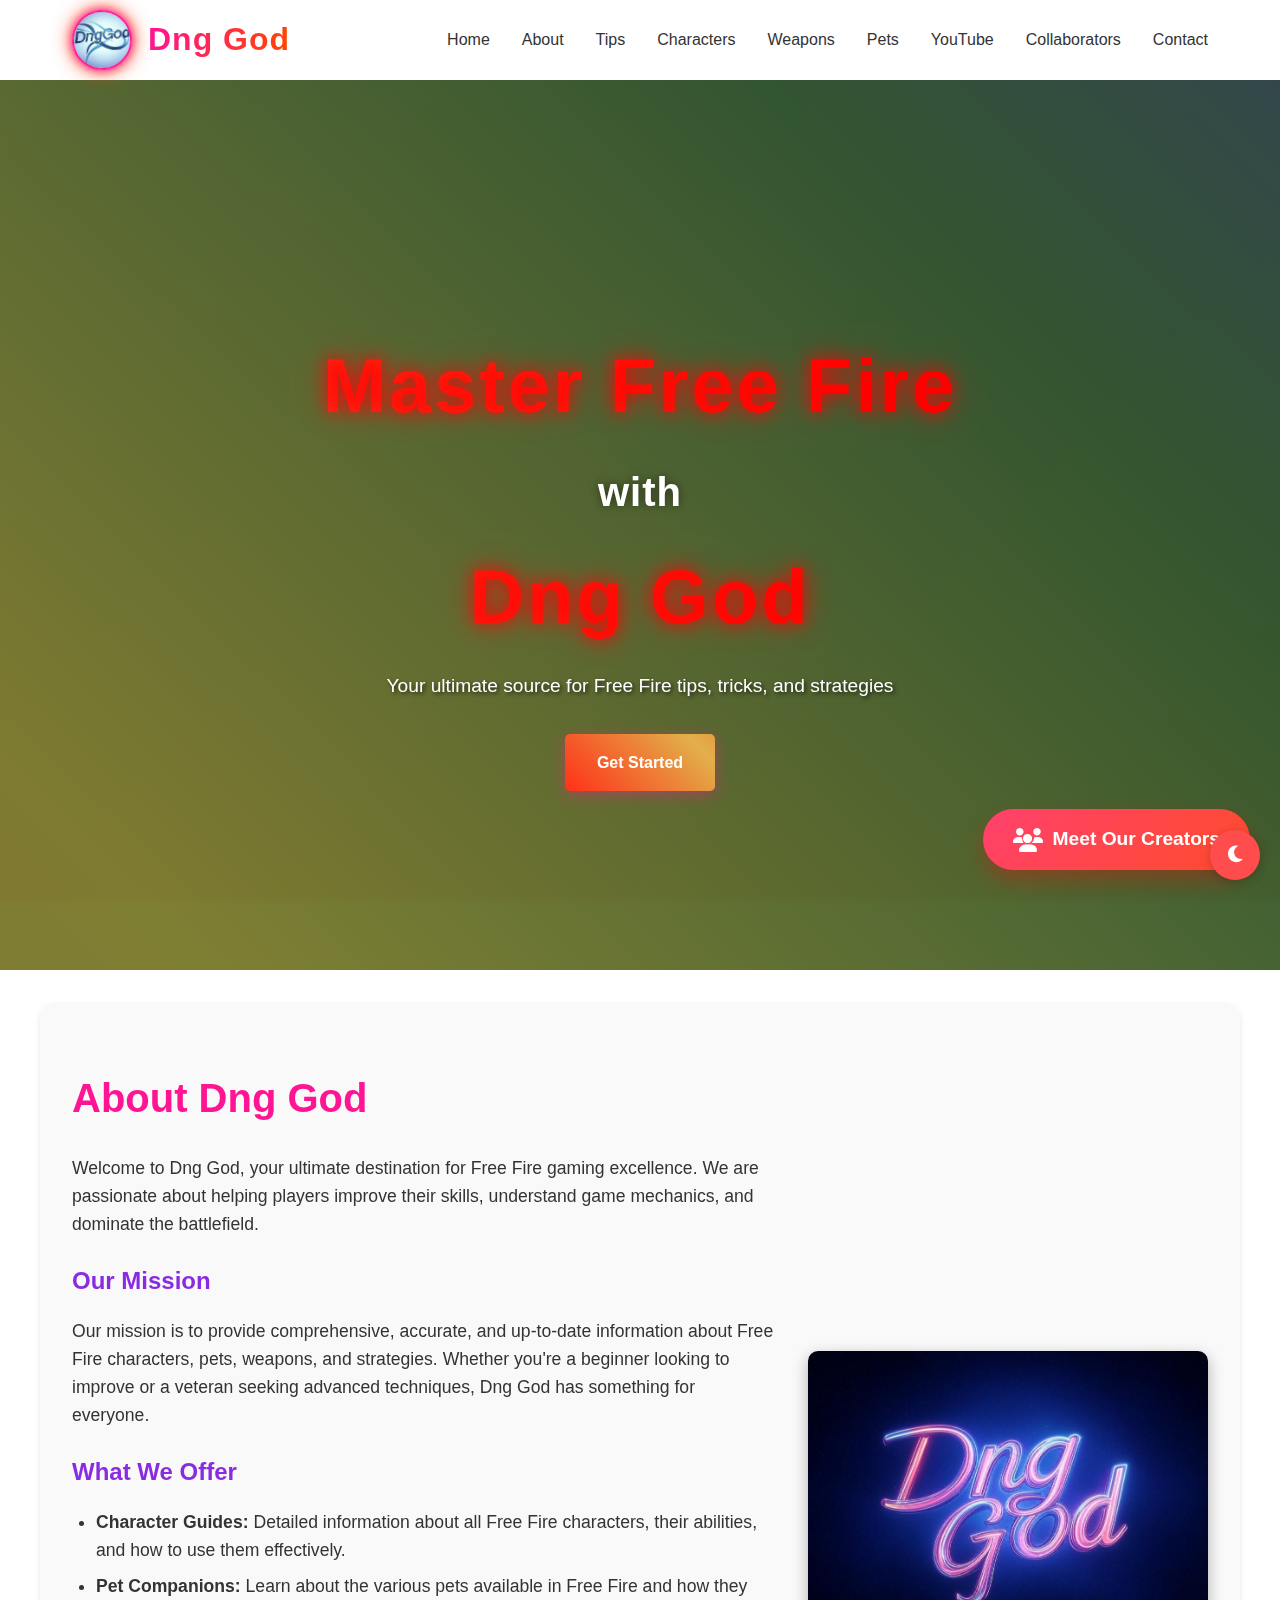
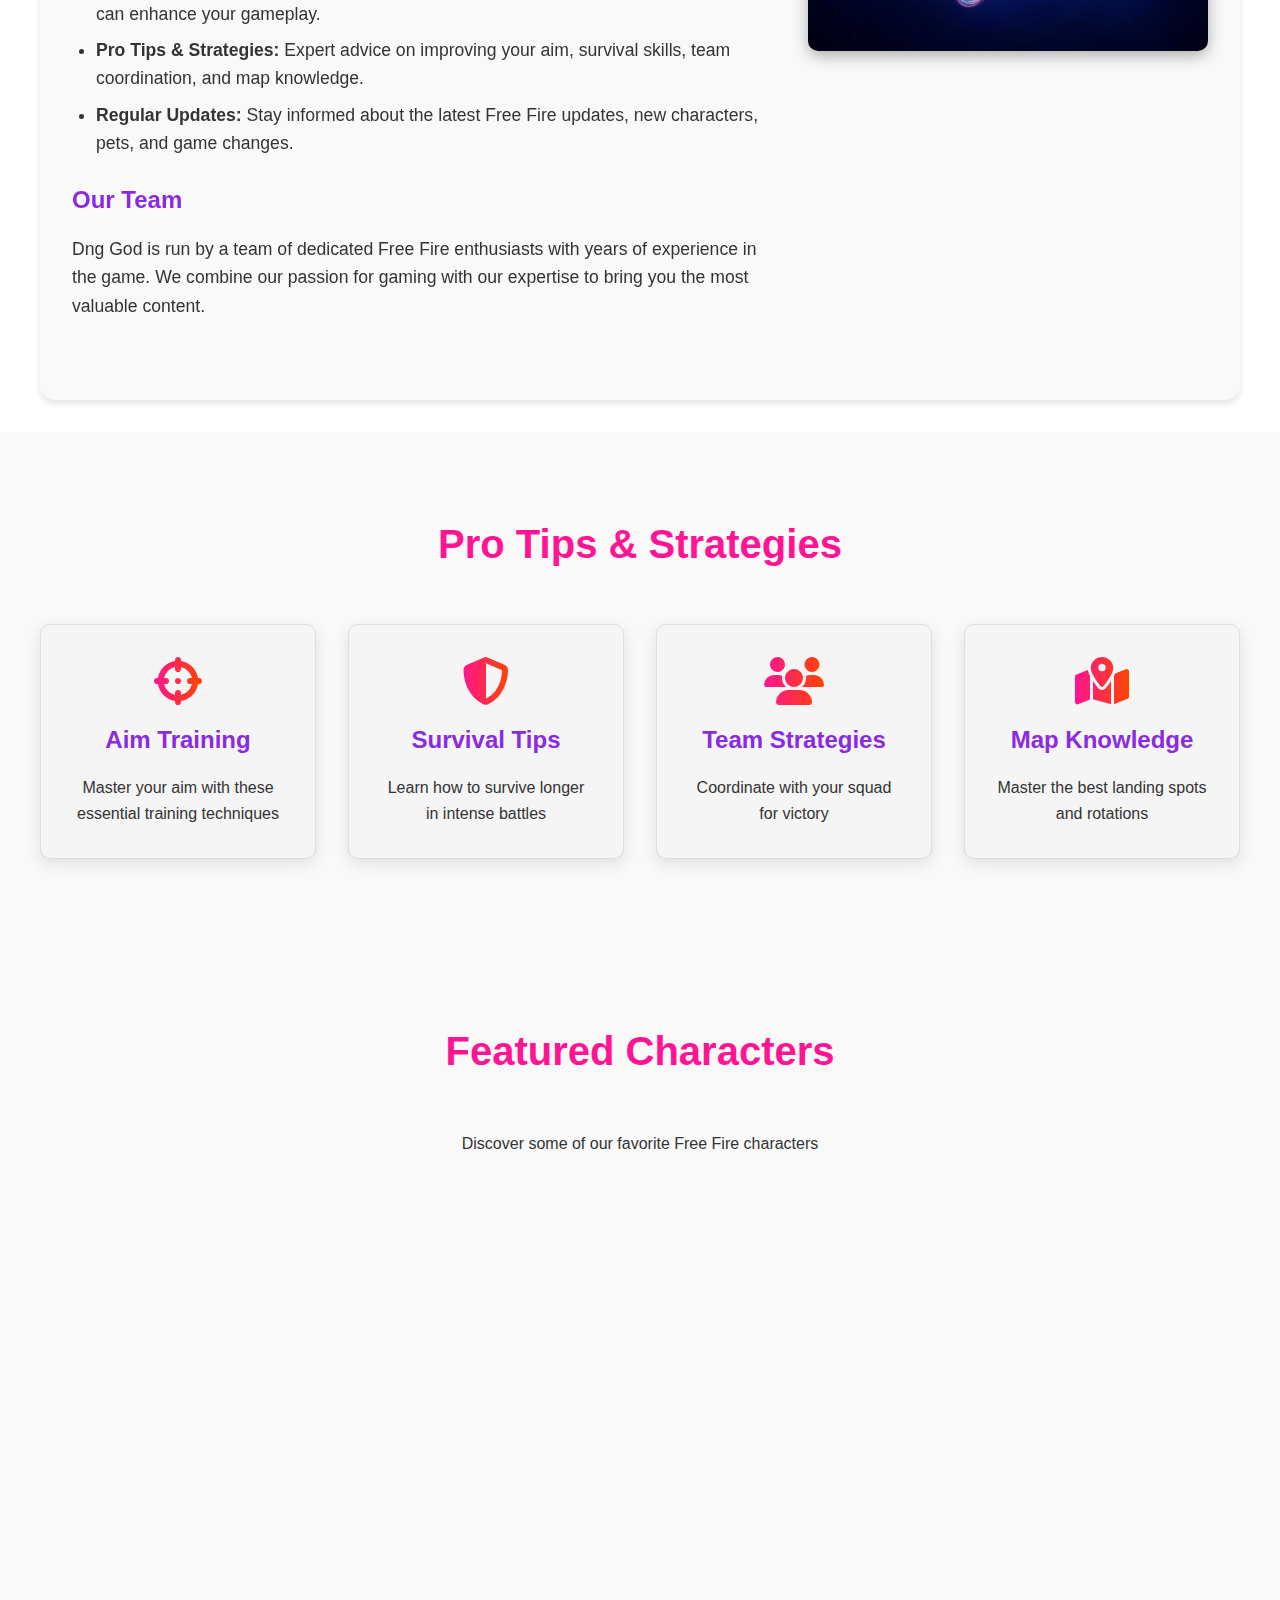
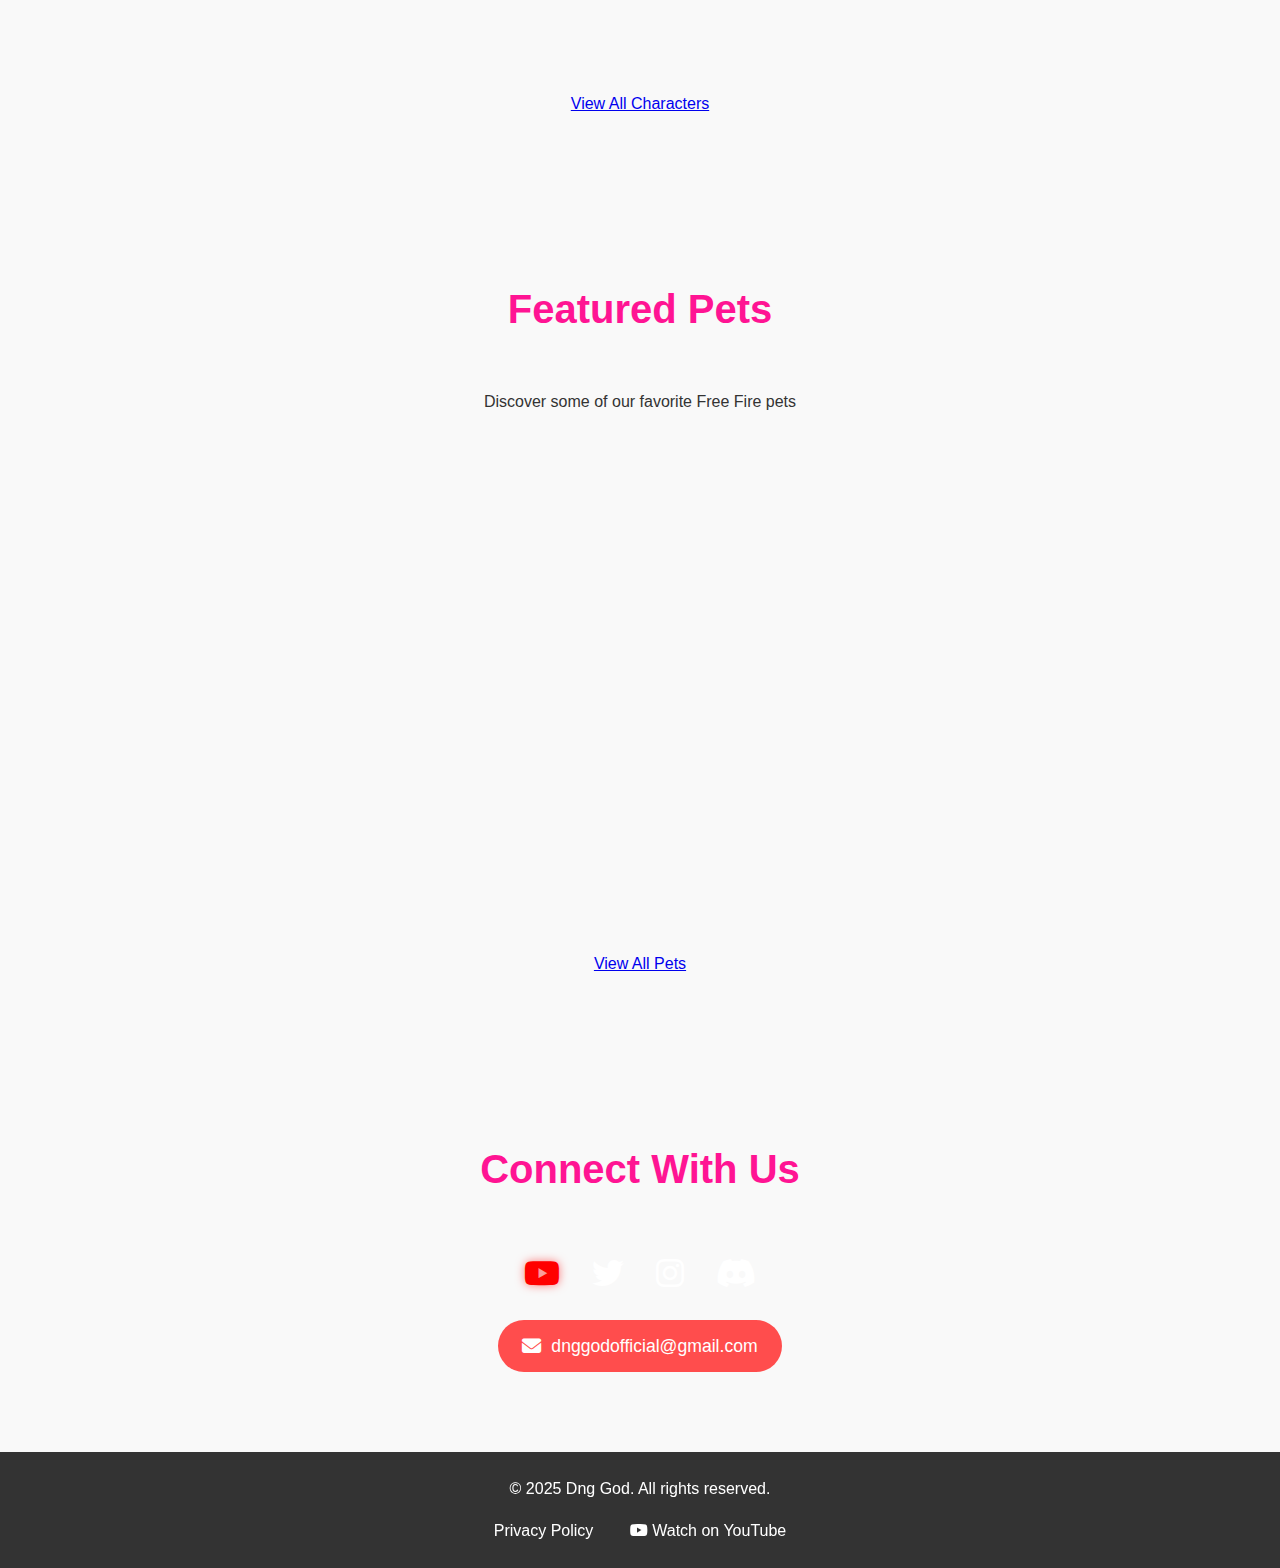
==== commit 59c2abdd: "Describe your changes here" ====
--- a/index.html
+++ b/index.html
@@ -6,6 +6,8 @@
     <title>Dng God - Free Fire Tips & Tricks</title>
     <!-- Google Site Verification -->
     <meta name="google-site-verification" content="google642489df059f8d83" />
+    <!-- Sitemap -->
+    <link rel="sitemap" type="application/xml" title="Sitemap" href="https://dnggod.github.io/sitemap.xml">
     <!-- Prevent AMP validation -->
     <meta name="robots" content="index, follow, noamphtml">
     <meta name="googlebot" content="index, follow, noamphtml">
@@ -30,6 +32,9 @@
     <!-- Google AdSense -->
     <script async src="https://pagead2.googlesyndication.com/pagead/js/adsbygoogle.js?client=ca-pub-7691638281268003" crossorigin="anonymous"></script>
     <meta name="google-adsense-account" content="ca-pub-7691638281268003">
+    <script>
+        window.gtag_enable_tcf_support = true;
+    </script>
     <style>
         /* Image transition effect styles */
         .image-transition-container {
@@ -103,6 +108,7 @@
             --nav-link-hover: #ff4d4d;
             --section-bg: #f9f9f9;
             --border-color: #ddd;
+            --premium-gold: #ffd700;
         }
         
         [data-theme="dark"] {
@@ -155,6 +161,248 @@
             color: var(--footer-text);
             transition: background-color 0.3s, color 0.3s;
         }
+        
+        /* Mobile Navigation Styles */
+        .mobile-nav {
+            position: fixed;
+            top: 0;
+            left: -100%;
+            width: 100%;
+            height: 100vh;
+            background: rgba(0, 0, 0, 0.85);
+            backdrop-filter: blur(10px);
+            display: flex;
+            flex-direction: column;
+            align-items: center;
+            justify-content: center;
+            gap: 25px;
+            z-index: 1000;
+            transition: left 0.3s ease;
+            padding: 20px;
+        }
+
+        .mobile-nav.active {
+            left: 0;
+        }
+
+        .mobile-nav a {
+            color: var(--text-color);
+            text-decoration: none;
+            font-size: 1.4rem;
+            padding: 12px 25px;
+            width: 100%;
+            text-align: center;
+            transition: all 0.3s ease;
+            position: relative;
+            text-transform: uppercase;
+            letter-spacing: 2px;
+            font-weight: 600;
+        }
+
+        .mobile-nav a::before {
+            content: '';
+            position: absolute;
+            bottom: 0;
+            left: 50%;
+            width: 0;
+            height: 2px;
+            background: var(--premium-gold);
+            transition: all 0.3s ease;
+            transform: translateX(-50%);
+        }
+
+        .mobile-nav a:hover {
+            color: var(--premium-gold);
+            transform: translateY(-3px);
+        }
+
+        .mobile-nav a:hover::before {
+            width: 80%;
+        }
+
+        .mobile-nav a.active {
+            color: var(--premium-gold);
+            font-weight: bold;
+        }
+
+        .mobile-nav a.active::before {
+            width: 80%;
+            background: var(--premium-gold);
+        }
+
+        .mobile-close-btn {
+            position: fixed;
+            bottom: 30px;
+            left: 50%;
+            transform: translateX(-50%);
+            background: none;
+            border: none;
+            color: var(--text-color);
+            font-size: 2.5rem;
+            cursor: pointer;
+            padding: 15px;
+            transition: all 0.3s ease;
+            z-index: 1001;
+            width: 60px;
+            height: 60px;
+            display: flex;
+            align-items: center;
+            justify-content: center;
+            border-radius: 50%;
+            background: rgba(255, 255, 255, 0.1);
+        }
+
+        .mobile-close-btn:hover {
+            color: var(--premium-gold);
+            transform: translateX(-50%) rotate(90deg);
+            background: rgba(255, 215, 0, 0.1);
+        }
+
+        .mobile-menu-btn {
+            display: none;
+            background: none;
+            border: none;
+            color: var(--text-color);
+            font-size: 1.5rem;
+            cursor: pointer;
+            padding: 10px;
+            transition: all 0.3s ease;
+        }
+
+        .mobile-menu-btn:hover {
+            color: var(--premium-gold);
+        }
+
+        @media (max-width: 768px) {
+            .mobile-menu-btn {
+                display: block;
+            }
+
+            .nav-links {
+                display: none;
+            }
+        }
+        
+        /* Body lock when menu is open */
+        body.menu-open {
+            overflow: hidden;
+        }
+        
+        /* Collaborators Popup Styles */
+        .collab-popup-btn {
+            position: fixed;
+            bottom: 30px;
+            right: 30px;
+            background: linear-gradient(135deg, #ff416c, #ff4b2b);
+            color: white;
+            padding: 15px 30px;
+            border-radius: 50px;
+            font-size: 1.2rem;
+            font-weight: bold;
+            text-decoration: none;
+            box-shadow: 0 10px 20px rgba(255, 0, 0, 0.3);
+            transition: all 0.3s ease;
+            z-index: 1000;
+            display: flex;
+            align-items: center;
+            gap: 10px;
+            animation: float 3s ease-in-out infinite;
+        }
+
+        .collab-popup-btn:hover {
+            transform: translateY(-5px);
+            box-shadow: 0 15px 30px rgba(255, 0, 0, 0.4);
+        }
+
+        .collab-popup-btn i {
+            font-size: 1.5rem;
+        }
+
+        .collab-modal {
+            display: none;
+            position: fixed;
+            top: 0;
+            left: 0;
+            width: 100%;
+            height: 100%;
+            background: rgba(0, 0, 0, 0.8);
+            z-index: 1001;
+            opacity: 0;
+            transition: opacity 0.3s ease;
+        }
+
+        .collab-modal.active {
+            display: flex;
+            opacity: 1;
+        }
+
+        .collab-modal-content {
+            background: linear-gradient(135deg, #1a1a1a, #2a2a2a);
+            padding: 40px;
+            border-radius: 20px;
+            max-width: 500px;
+            width: 90%;
+            margin: auto;
+            position: relative;
+            transform: translateY(-50px);
+            transition: transform 0.3s ease;
+            box-shadow: 0 20px 40px rgba(0, 0, 0, 0.4);
+            border: 2px solid rgba(255, 77, 77, 0.3);
+        }
+
+        .collab-modal.active .collab-modal-content {
+            transform: translateY(0);
+        }
+
+        .collab-modal-close {
+            position: absolute;
+            top: 20px;
+            right: 20px;
+            color: #fff;
+            font-size: 1.5rem;
+            cursor: pointer;
+            transition: transform 0.3s ease;
+        }
+
+        .collab-modal-close:hover {
+            transform: rotate(90deg);
+            color: #ff4d4d;
+        }
+
+        .collab-modal-title {
+            color: #ff4d4d;
+            font-size: 2rem;
+            margin-bottom: 20px;
+            text-align: center;
+        }
+
+        .collab-modal-text {
+            color: #fff;
+            font-size: 1.1rem;
+            line-height: 1.6;
+            margin-bottom: 30px;
+            text-align: center;
+        }
+
+        .collab-modal-btn {
+            display: block;
+            width: 100%;
+            padding: 15px 30px;
+            background: linear-gradient(135deg, #ff416c, #ff4b2b);
+            color: white;
+            text-align: center;
+            border-radius: 50px;
+            font-size: 1.2rem;
+            font-weight: bold;
+            text-decoration: none;
+            transition: all 0.3s ease;
+            box-shadow: 0 5px 15px rgba(255, 0, 0, 0.3);
+        }
+
+        .collab-modal-btn:hover {
+            transform: translateY(-3px);
+            box-shadow: 0 8px 20px rgba(255, 0, 0, 0.4);
+        }
     </style>
 </head>
 <body>
@@ -168,25 +416,50 @@
                 <i class="fas fa-bars"></i>
             </button>
             <ul class="nav-links">
-                <li><a href="index.html">Home</a></li>
+                <li><a href="index.html" class="active">Home</a></li>
                 <li><a href="about.html">About</a></li>
                 <li><a href="tips.html">Tips</a></li>
                 <li><a href="characters.html">Characters</a></li>
                 <li><a href="weapons.html">Weapons</a></li>
                 <li><a href="pets.html">Pets</a></li>
+                <li><a href="youtube.html">YouTube</a></li>
+                <li><a href="collaborators.html">Collaborators</a></li>
                 <li><a href="#contact">Contact</a></li>
             </ul>
         </nav>
         <div class="mobile-nav">
-            <a href="index.html">Home</a>
+            <button class="mobile-close-btn">
+                <i class="fas fa-times"></i>
+            </button>
+            <a href="index.html" class="active">Home</a>
             <a href="about.html">About</a>
             <a href="tips.html">Tips</a>
             <a href="characters.html">Characters</a>
             <a href="weapons.html">Weapons</a>
             <a href="pets.html">Pets</a>
+            <a href="youtube.html">YouTube</a>
+            <a href="collaborators.html">Collaborators</a>
             <a href="#contact">Contact</a>
         </div>
     </header>
+
+    <!-- Collaborators Popup Button -->
+    <a href="#" class="collab-popup-btn" id="collabPopupBtn">
+        <i class="fas fa-users"></i>
+        Meet Our Creators
+    </a>
+
+    <!-- Collaborators Modal -->
+    <div class="collab-modal" id="collabModal">
+        <div class="collab-modal-content">
+            <span class="collab-modal-close" id="collabModalClose">&times;</span>
+            <h2 class="collab-modal-title">Meet Our Creators</h2>
+            <p class="collab-modal-text">Discover the talented creators behind Dng God. Learn about their journey, expertise, and contributions to the Free Fire community.</p>
+            <a href="collaborators.html" class="collab-modal-btn">
+                <i class="fas fa-arrow-right"></i> View Creators
+            </a>
+        </div>
+    </div>
 
     <!-- HEADER AD -->
     <div class="ad-container header-ad">
@@ -342,6 +615,7 @@
         <p>&copy; 2025 Dng God. All rights reserved.</p>
         <div class="footer-links">
             <a href="privacy-policy.html">Privacy Policy</a>
+            <a href="https://youtube.com/@dnggod?si=64otld4xcsLrO_Gx" class="youtube-link"><i class="fab fa-youtube"></i> Watch on YouTube</a>
         </div>
     </footer>
     <button class="theme-toggle" aria-label="Toggle theme">
@@ -354,6 +628,7 @@
             handleScrollAnimations();
             initImageTransition();
             setupAdContainers();
+            setupCollaboratorsPopup();
         });
 
         function initImageTransition() {
@@ -471,6 +746,53 @@
             // Check on window resize
             window.addEventListener('resize', monitorAds);
         }
+
+        function setupCollaboratorsPopup() {
+            const popupBtn = document.getElementById('collabPopupBtn');
+            const modal = document.getElementById('collabModal');
+            const closeBtn = document.getElementById('collabModalClose');
+
+            popupBtn.addEventListener('click', function(e) {
+                e.preventDefault();
+                modal.classList.add('active');
+            });
+
+            closeBtn.addEventListener('click', function() {
+                modal.classList.remove('active');
+            });
+
+            window.addEventListener('click', function(e) {
+                if (e.target === modal) {
+                    modal.classList.remove('active');
+                }
+            });
+        }
+
+        // Mobile Menu Toggle is now handled in script.js
+
+        // Collaborators Modal
+        document.addEventListener('DOMContentLoaded', function() {
+            const collabPopupBtn = document.getElementById('collabPopupBtn');
+            const collabModal = document.getElementById('collabModal');
+            const collabModalClose = document.getElementById('collabModalClose');
+
+            if (collabPopupBtn && collabModal && collabModalClose) {
+                collabPopupBtn.addEventListener('click', function(e) {
+                    e.preventDefault();
+                    collabModal.style.display = 'block';
+                });
+
+                collabModalClose.addEventListener('click', function() {
+                    collabModal.style.display = 'none';
+                });
+
+                window.addEventListener('click', function(e) {
+                    if (e.target === collabModal) {
+                        collabModal.style.display = 'none';
+                    }
+                });
+            }
+        });
     </script>
 </body>
 </html> --- a/styles.css
+++ b/styles.css
@@ -598,13 +598,31 @@
 }
 
 .character-grid,
-.pets-grid {
+.pets-grid,
+.pet-grid {
     display: grid;
     grid-template-columns: repeat(auto-fit, minmax(280px, 1fr));
     gap: 2rem;
     padding: 2rem;
     max-width: 1200px;
     margin: 0 auto;
+}
+
+/* Update pet-grid to have 3 columns */
+.pet-grid {
+    display: grid;
+    grid-template-columns: repeat(3, 1fr);
+    gap: 2rem;
+    padding: 2rem;
+    max-width: 1200px;
+    margin: 0 auto;
+}
+
+/* Responsive Design */
+@media (max-width: 992px) {
+    .pet-grid {
+        grid-template-columns: repeat(2, 1fr);
+    }
 }
 
 /* Contact Section */
@@ -974,7 +992,8 @@
     }
     
     .character-grid,
-    .pets-grid {
+    .pets-grid,
+    .pet-grid {
         grid-template-columns: 1fr;
     }
 }
@@ -1630,57 +1649,172 @@
     -ms-user-select: auto;
 }
 
-/* Mobile menu button */
+/* Mobile Navigation Styles */
+.mobile-nav {
+    position: fixed;
+    top: 0;
+    left: -100%;
+    width: 100%;
+    height: 100vh;
+    background: rgba(0, 0, 0, 0.85);
+    backdrop-filter: blur(10px);
+    display: flex;
+    flex-direction: column;
+    align-items: center;
+    justify-content: center;
+    gap: 25px;
+    z-index: 1000;
+    transition: left 0.3s ease;
+    padding: 20px;
+}
+
+.mobile-nav.active {
+    left: 0;
+}
+
+.mobile-nav a {
+    color: var(--text-color);
+    text-decoration: none;
+    font-size: 1.4rem;
+    padding: 12px 25px;
+    width: 100%;
+    text-align: center;
+    transition: all 0.3s ease;
+    position: relative;
+    text-transform: uppercase;
+    letter-spacing: 2px;
+    font-weight: 600;
+}
+
+.mobile-nav a::before {
+    content: '';
+    position: absolute;
+    bottom: 0;
+    left: 50%;
+    width: 0;
+    height: 2px;
+    background: var(--premium-gold);
+    transition: all 0.3s ease;
+    transform: translateX(-50%);
+}
+
+.mobile-nav a:hover {
+    color: var(--premium-gold);
+    transform: translateY(-3px);
+}
+
+.mobile-nav a:hover::before {
+    width: 80%;
+}
+
+.mobile-nav a.active {
+    color: var(--premium-gold);
+    font-weight: bold;
+}
+
+.mobile-nav a.active::before {
+    width: 80%;
+    background: var(--premium-gold);
+}
+
+.mobile-close-btn {
+    position: fixed;
+    bottom: 30px;
+    left: 50%;
+    transform: translateX(-50%);
+    background: none;
+    border: none;
+    color: var(--text-color);
+    font-size: 2.5rem;
+    cursor: pointer;
+    padding: 15px;
+    transition: all 0.3s ease;
+    z-index: 1001;
+    width: 60px;
+    height: 60px;
+    display: flex;
+    align-items: center;
+    justify-content: center;
+    border-radius: 50%;
+    background: rgba(255, 255, 255, 0.1);
+}
+
+.mobile-close-btn:hover {
+    color: var(--premium-gold);
+    transform: translateX(-50%) rotate(90deg);
+    background: rgba(255, 215, 0, 0.1);
+}
+
 .mobile-menu-btn {
     display: none;
     background: none;
     border: none;
-    color: var(--nav-link-color);
+    color: var(--text-color);
     font-size: 1.5rem;
     cursor: pointer;
-    padding: 5px;
-}
-
-/* Mobile menu */
-.mobile-nav {
-    display: none;
-    position: fixed;
-    top: 60px;
-    left: 0;
-    width: 100%;
-    background-color: var(--header-bg);
     padding: 10px;
-    z-index: 999;
-}
-
-.mobile-nav.active {
-    display: block;
-}
-
-.mobile-nav a {
-    display: block;
-    padding: 10px;
-    color: var(--nav-link-color);
-    text-decoration: none;
-    border-bottom: 1px solid var(--border-color);
-}
-
-/* Make header more compact on mobile */
+    transition: all 0.3s ease;
+    z-index: 1001;
+}
+
+.mobile-menu-btn:hover {
+    color: var(--premium-gold);
+}
+
+.mobile-menu-btn.active {
+    color: var(--premium-gold);
+    transform: rotate(90deg);
+}
+
 @media (max-width: 768px) {
-    header {
-        padding: 5px 0;
-    }
-    
-    .logo h1 {
-        font-size: 1.2rem;
-    }
-    
+    .mobile-menu-btn {
+        display: block;
+    }
+
     .nav-links {
         display: none;
     }
-    
+
+    .mobile-nav {
+        display: block;
+    }
+
+    main {
+        margin-top: 60px;
+    }
+}
+
+/* Body lock when menu is open */
+body.menu-open {
+    overflow: hidden;
+}
+
+/* Header scroll behavior */
+header {
+    position: fixed;
+    top: 0;
+    left: 0;
+    width: 100%;
+    z-index: 1000;
+    transition: transform 0.3s ease;
+}
+
+/* Responsive styles */
+@media (max-width: 768px) {
     .mobile-menu-btn {
         display: block;
+    }
+
+    .nav-links {
+        display: none;
+    }
+
+    .mobile-nav {
+        display: block;
+    }
+
+    main {
+        margin-top: 60px;
     }
 }
 
@@ -2007,4 +2141,55 @@
         overflow: hidden !important;
         min-height: 0 !important;
     }
+}
+
+/* Pet Card Styles */
+.pet-card {
+    background-color: #121212;
+    border-radius: 10px;
+    box-shadow: 0 4px 8px rgba(0, 0, 0, 0.3);
+    margin-bottom: 20px;
+    overflow: hidden;
+    transition: transform 0.3s ease, opacity 0.5s ease;
+    opacity: 0;
+    transform: translateY(20px);
+}
+
+.pet-card.visible {
+    opacity: 1;
+    transform: translateY(0);
+}
+
+.pet-card:hover {
+    transform: translateY(-5px);
+    box-shadow: 0 8px 16px rgba(0, 0, 0, 0.4);
+}
+
+.pet-card .card-content {
+    padding: 15px;
+}
+
+.pet-card img {
+    width: 100%;
+    height: 200px;
+    object-fit: cover;
+    border-top-left-radius: 10px;
+    border-top-right-radius: 10px;
+}
+
+.pet-card h3 {
+    margin: 15px 0 10px;
+    color: #ff9d00;
+    font-size: 1.4rem;
+}
+
+.pet-card .ability {
+    color: #aaa;
+    font-style: italic;
+    margin-bottom: 10px;
+}
+
+.pet-card p {
+    color: #ddd;
+    margin-bottom: 10px;
 } 